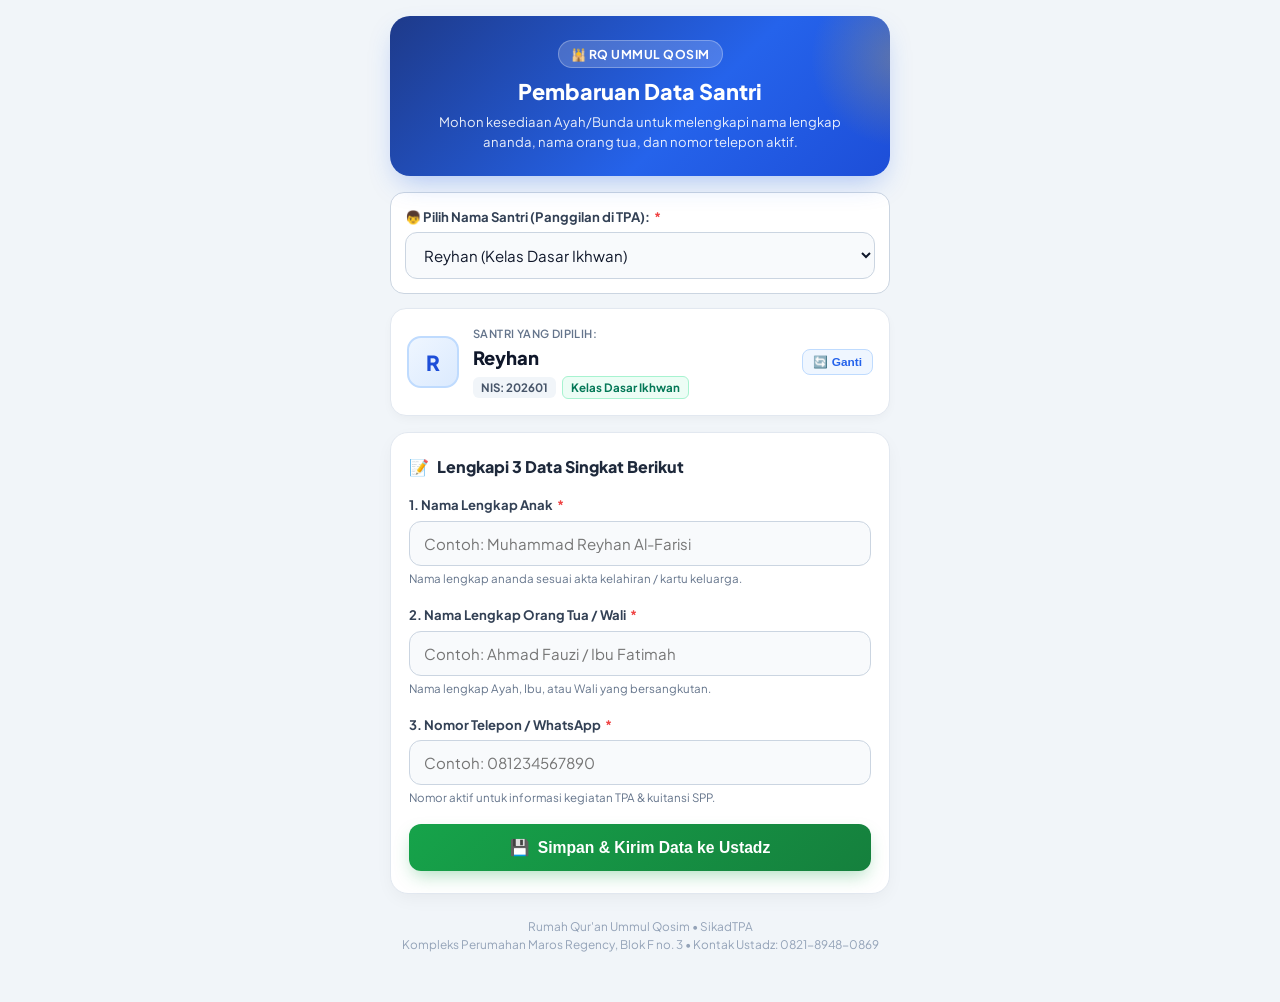
==== isi-data.html @ 1ff8330b "feat: tambahkan formulir data wali santri isi-data.html dan generator link sync" ====
<!DOCTYPE html>
<html lang="id">
<head>
  <meta charset="UTF-8">
  <meta name="viewport" content="width=device-width, initial-scale=1.0">
  <title>Formulir Data Santri & Wali - RQ Ummul Qosim</title>
  <link rel="preconnect" href="https://fonts.googleapis.com">
  <link rel="preconnect" href="https://fonts.gstatic.com" crossorigin>
  <link href="https://fonts.googleapis.com/css2?family=Plus+Jakarta+Sans:wght@400;500;600;700;800&family=Amiri:wght@700&display=swap" rel="stylesheet">
  <link rel="stylesheet" href="css/style.css">
  <style>
    body {
      background: #f1f5f9;
      color: #0f172a;
      min-height: 100vh;
      display: flex;
      flex-direction: column;
      justify-content: flex-start;
      align-items: center;
      padding: 16px 14px 48px;
      font-family: 'Plus Jakarta Sans', sans-serif;
    }
    .portal-container {
      width: 100%;
      max-width: 500px;
      margin: 0 auto;
    }
    .portal-hero {
      background: linear-gradient(135deg, #1e3a8a 0%, #2563eb 60%, #1d4ed8 100%);
      color: #ffffff;
      border-radius: 20px;
      padding: 24px 20px;
      text-align: center;
      box-shadow: 0 12px 28px -8px rgba(37, 99, 235, 0.35);
      position: relative;
      overflow: hidden;
      margin-bottom: 16px;
    }
    .portal-hero::after {
      content: '';
      position: absolute;
      top: -30%;
      right: -20%;
      width: 180px;
      height: 180px;
      background: radial-gradient(circle, rgba(251, 191, 36, 0.28) 0%, transparent 70%);
      border-radius: 50%;
      pointer-events: none;
    }
    .hero-badge {
      display: inline-flex;
      align-items: center;
      gap: 6px;
      background: rgba(255, 255, 255, 0.18);
      border: 1px solid rgba(255, 255, 255, 0.28);
      padding: 4px 12px;
      border-radius: 999px;
      font-size: 0.76rem;
      font-weight: 700;
      letter-spacing: 0.5px;
      text-transform: uppercase;
      margin-bottom: 10px;
    }
    .hero-title {
      font-size: 1.35rem;
      font-weight: 800;
      line-height: 1.3;
      margin-bottom: 6px;
    }
    .hero-desc {
      font-size: 0.82rem;
      color: rgba(255, 255, 255, 0.9);
      line-height: 1.5;
      margin: 0 auto;
      max-width: 420px;
    }

    /* Kartu Santri Aktif */
    .child-card {
      background: #ffffff;
      border: 1.5px solid #e2e8f0;
      border-radius: 16px;
      padding: 16px;
      margin-bottom: 16px;
      display: flex;
      align-items: center;
      gap: 14px;
      box-shadow: 0 4px 12px -3px rgba(0, 0, 0, 0.05);
      position: relative;
    }
    .child-avatar {
      width: 52px;
      height: 52px;
      border-radius: 14px;
      background: linear-gradient(135deg, #eff6ff, #dbeafe);
      color: #1d4ed8;
      font-size: 1.3rem;
      font-weight: 800;
      display: flex;
      align-items: center;
      justify-content: center;
      border: 2px solid #bfdbfe;
      flex-shrink: 0;
    }
    .child-info {
      flex: 1;
      min-width: 0;
    }
    .child-label-sub {
      font-size: 0.7rem;
      color: #64748b;
      font-weight: 600;
      text-transform: uppercase;
      letter-spacing: 0.4px;
    }
    .child-name {
      font-size: 1.15rem;
      font-weight: 800;
      color: #0f172a;
      white-space: nowrap;
      overflow: hidden;
      text-overflow: ellipsis;
      margin-top: 2px;
    }
    .child-meta {
      display: flex;
      gap: 6px;
      align-items: center;
      flex-wrap: wrap;
      margin-top: 4px;
    }
    .child-tag {
      font-size: 0.72rem;
      font-weight: 700;
      padding: 2px 8px;
      border-radius: 6px;
      background: #f1f5f9;
      color: #475569;
    }
    .child-tag.class-tag {
      background: #ecfdf5;
      color: #047857;
      border: 1px solid #a7f3d0;
    }
    .btn-change-student {
      font-size: 0.74rem;
      color: #2563eb;
      background: #eff6ff;
      border: 1px solid #bfdbfe;
      border-radius: 8px;
      padding: 5px 10px;
      font-weight: 700;
      cursor: pointer;
      flex-shrink: 0;
      transition: all 0.2s;
    }
    .btn-change-student:hover {
      background: #dbeafe;
    }

    /* Formulir Utama */
    .portal-form-box {
      background: #ffffff;
      border: 1.5px solid #e2e8f0;
      border-radius: 18px;
      padding: 22px 18px;
      box-shadow: 0 6px 20px -4px rgba(0, 0, 0, 0.06);
    }
    .form-header-title {
      font-size: 1rem;
      font-weight: 800;
      color: #1e293b;
      margin-bottom: 16px;
      display: flex;
      align-items: center;
      gap: 8px;
    }
    .field-group {
      margin-bottom: 18px;
    }
    .field-label {
      display: block;
      font-size: 0.82rem;
      font-weight: 700;
      color: #334155;
      margin-bottom: 6px;
    }
    .field-label span.req {
      color: #ef4444;
      margin-left: 2px;
    }
    .field-input, .field-select {
      width: 100%;
      padding: 12px 14px;
      border: 1.5px solid #cbd5e1;
      border-radius: 12px;
      font-size: 0.94rem;
      font-family: inherit;
      color: #0f172a;
      background: #f8fafc;
      transition: all 0.2s ease;
      box-sizing: border-box;
    }
    .field-input:focus, .field-select:focus {
      outline: none;
      border-color: #2563eb;
      background: #ffffff;
      box-shadow: 0 0 0 4px rgba(37, 99, 235, 0.14);
    }
    .field-hint {
      font-size: 0.72rem;
      color: #64748b;
      margin-top: 5px;
      line-height: 1.4;
    }
    .btn-submit-portal {
      width: 100%;
      background: linear-gradient(135deg, #16a34a, #15803d);
      color: #ffffff;
      border: none;
      border-radius: 12px;
      padding: 14px;
      font-size: 0.98rem;
      font-weight: 800;
      cursor: pointer;
      display: flex;
      align-items: center;
      justify-content: center;
      gap: 8px;
      transition: all 0.2s;
      box-shadow: 0 8px 18px -4px rgba(22, 163, 74, 0.35);
      margin-top: 10px;
    }
    .btn-submit-portal:hover {
      filter: brightness(1.06);
      transform: translateY(-1px);
    }

    /* Feedback Berhasil */
    .success-card {
      display: none;
      background: #f0fdf4;
      border: 1.5px solid #86efac;
      border-radius: 16px;
      padding: 24px 18px;
      text-align: center;
      margin-top: 14px;
      box-shadow: 0 8px 24px -6px rgba(22, 163, 74, 0.2);
    }
    .success-icon {
      width: 56px;
      height: 56px;
      border-radius: 50%;
      background: #dcfce7;
      color: #16a34a;
      font-size: 1.8rem;
      display: flex;
      align-items: center;
      justify-content: center;
      margin: 0 auto 12px;
    }
    .success-title {
      font-size: 1.25rem;
      font-weight: 800;
      color: #166534;
      margin-bottom: 6px;
    }
    .success-desc {
      font-size: 0.85rem;
      color: #15803d;
      line-height: 1.5;
      margin-bottom: 16px;
    }
    .summary-box {
      background: #ffffff;
      border: 1px solid #bbf7d0;
      border-radius: 12px;
      padding: 12px 14px;
      text-align: left;
      font-size: 0.82rem;
      margin-bottom: 16px;
    }
    .summary-row {
      display: flex;
      justify-content: space-between;
      padding: 4px 0;
      border-bottom: 1px dashed #e2e8f0;
    }
    .summary-row:last-child {
      border-bottom: none;
    }
    .footer-note {
      text-align: center;
      margin-top: 24px;
      font-size: 0.74rem;
      color: #94a3b8;
      line-height: 1.5;
    }
  </style>
</head>
<body>

  <div class="portal-container">
    <!-- Header Hero -->
    <div class="portal-hero">
      <div class="hero-badge">🕌 RQ Ummul Qosim</div>
      <h1 class="hero-title">Pembaruan Data Santri</h1>
      <p class="hero-desc">Mohon kesediaan Ayah/Bunda untuk melengkapi nama lengkap ananda, nama orang tua, dan nomor telepon aktif.</p>
    </div>

    <!-- Dropdown Selector (Jika ingin ganti anak atau link umum) -->
    <div id="select-student-container" style="display: none; margin-bottom: 14px; background: #ffffff; border: 1.5px solid #cbd5e1; border-radius: 14px; padding: 14px;">
      <label class="field-label" for="select-student-dropdown">
        👦 Pilih Nama Santri (Panggilan di TPA): <span class="req">*</span>
      </label>
      <select class="field-select" id="select-student-dropdown" onchange="onStudentSelectChanged(this.value)">
        <!-- Populated via JS -->
      </select>
    </div>

    <!-- Child Identity Card -->
    <div class="child-card" id="child-display-card">
      <div class="child-avatar" id="disp-avatar">S</div>
      <div class="child-info">
        <div class="child-label-sub">Santri yang Dipilih:</div>
        <div class="child-name" id="disp-name">Memuat nama santri...</div>
        <div class="child-meta">
          <span class="child-tag" id="disp-nis">NIS: -</span>
          <span class="child-tag class-tag" id="disp-class">Kelas: -</span>
        </div>
      </div>
      <button type="button" class="btn-change-student" onclick="toggleStudentPicker()" id="btn-toggle-picker" title="Ganti pilihan santri">
        🔄 Ganti
      </button>
    </div>

    <!-- Main Form Box: Hanya 3 Input Sederhana Sesuai Permintaan -->
    <div class="portal-form-box" id="form-container">
      <div class="form-header-title">
        <span>📝</span>
        <span>Lengkapi 3 Data Singkat Berikut</span>
      </div>

      <form id="portal-form" onsubmit="handlePortalSubmit(event); return false;">
        
        <!-- 1. NAMA LENGKAP ANAK -->
        <div class="field-group">
          <label class="field-label" for="input-child-fullname">
            1. Nama Lengkap Anak <span class="req">*</span>
          </label>
          <input type="text" class="field-input" id="input-child-fullname" placeholder="Contoh: Muhammad Reyhan Al-Farisi" required autocomplete="name">
          <div class="field-hint">Nama lengkap ananda sesuai akta kelahiran / kartu keluarga.</div>
        </div>

        <!-- 2. NAMA ORANG TUA / WALI -->
        <div class="field-group">
          <label class="field-label" for="input-parent-name">
            2. Nama Lengkap Orang Tua / Wali <span class="req">*</span>
          </label>
          <input type="text" class="field-input" id="input-parent-name" placeholder="Contoh: Ahmad Fauzi / Ibu Fatimah" required>
          <div class="field-hint">Nama lengkap Ayah, Ibu, atau Wali yang bersangkutan.</div>
        </div>

        <!-- 3. NOMOR TELEPON / WHATSAPP -->
        <div class="field-group">
          <label class="field-label" for="input-parent-phone">
            3. Nomor Telepon / WhatsApp <span class="req">*</span>
          </label>
          <input type="tel" class="field-input" id="input-parent-phone" placeholder="Contoh: 081234567890" required autocomplete="tel">
          <div class="field-hint">Nomor aktif untuk informasi kegiatan TPA & kuitansi SPP.</div>
        </div>

        <!-- TOMBOL SIMPAN -->
        <button type="submit" class="btn-submit-portal" id="btn-submit-form">
          <span>💾</span>
          <span>Simpan & Kirim Data ke Ustadz</span>
        </button>
      </form>
    </div>

    <!-- Success Feedback Card -->
    <div class="success-card" id="success-box">
      <div class="success-icon">✓</div>
      <div class="success-title">Alhamdulillah, Berhasil!</div>
      <div class="success-desc" id="success-message">
        Data ananda telah tersusun dan siap dikirimkan ke Ustadz Muhammad Fikri Haekal.
      </div>

      <div class="summary-box" id="success-summary">
        <!-- Rincian data yang diinput -->
      </div>

      <div style="display: flex; flex-direction: column; gap: 8px;">
        <a id="btn-reopen-wa" href="#" target="_blank" class="btn btn-whatsapp" style="width: 100%; text-decoration: none; padding: 13px; font-weight: 700; border-radius: 12px; display: inline-flex; justify-content: center; align-items: center; gap: 8px; font-size: 0.95rem;">
          <span>📲 Buka WhatsApp Sekarang</span>
        </a>
        <button type="button" class="btn btn-secondary" onclick="resetFormForEdit()" style="width: 100%; padding: 10px; font-size: 0.8rem; border-radius: 10px;">
          ✏️ Edit Ulang Data
        </button>
      </div>
    </div>

    <!-- Footer -->
    <div class="footer-note">
      Rumah Qur'an Ummul Qosim • SikadTPA<br>
      Kompleks Perumahan Maros Regency, Blok F no. 3 • Kontak Ustadz: 0821-8948-0869
    </div>
  </div>

  <script>
    // 36 Santri Resmi RQ Ummul Qosim
    const OFFICIAL_STUDENTS = [
      { id: 'S-001', nis: '202601', name: 'Reyhan', class: 'Kelas Dasar Ikhwan', parent: '', phone: '', fullName: '' },
      { id: 'S-002', nis: '202602', name: 'Hafizh Regency', class: 'Kelas Dasar Ikhwan', parent: '', phone: '', fullName: '' },
      { id: 'S-003', nis: '202603', name: 'Rafa', class: 'Kelas Dasar Ikhwan', parent: '', phone: '', fullName: '' },
      { id: 'S-004', nis: '202604', name: 'Fahri', class: 'Kelas Dasar Ikhwan', parent: '', phone: '', fullName: '' },
      { id: 'S-005', nis: '202605', name: 'Ibad', class: 'Kelas Dasar Ikhwan', parent: '', phone: '', fullName: '' },
      { id: 'S-006', nis: '202606', name: 'Sulaiman', class: 'Kelas Dasar Ikhwan', parent: '', phone: '', fullName: '' },
      { id: 'S-007', nis: '202607', name: 'Fauzan', class: 'Kelas Dasar Ikhwan', parent: '', phone: '', fullName: '' },
      { id: 'S-008', nis: '202608', name: 'Koko', class: 'Kelas Dasar Ikhwan', parent: '', phone: '', fullName: '' },
      { id: 'S-009', nis: '202609', name: 'Rafasyah', class: 'Kelas Dasar Ikhwan', parent: '', phone: '', fullName: '' },
      { id: 'S-010', nis: '202610', name: 'Hafizh Ramadhan', class: 'Kelas Dasar Ikhwan', parent: '', phone: '', fullName: '' },

      { id: 'S-011', nis: '202611', name: 'Fadhiyah', class: 'Kelas Menengah Akhowat', parent: '', phone: '', fullName: '' },
      { id: 'S-012', nis: '202612', name: 'Athifah', class: 'Kelas Menengah Akhowat', parent: '', phone: '', fullName: '' },
      { id: 'S-013', nis: '202613', name: 'Aura', class: 'Kelas Menengah Akhowat', parent: '', phone: '', fullName: '' },
      { id: 'S-014', nis: '202614', name: 'Luthfia', class: 'Kelas Menengah Akhowat', parent: '', phone: '', fullName: '' },
      { id: 'S-015', nis: '202615', name: 'Aulia', class: 'Kelas Menengah Akhowat', parent: '', phone: '', fullName: '' },
      { id: 'S-016', nis: '202616', name: 'Ayla', class: 'Kelas Menengah Akhowat', parent: '', phone: '', fullName: '' },
      { id: 'S-017', nis: '202617', name: 'Syifa', class: 'Kelas Menengah Akhowat', parent: '', phone: '', fullName: '' },
      { id: 'S-018', nis: '202618', name: 'Inayah', class: 'Kelas Menengah Akhowat', parent: '', phone: '', fullName: '' },
      { id: 'S-019', nis: '202619', name: 'Ruby', class: 'Kelas Menengah Akhowat', parent: '', phone: '', fullName: '' },
      { id: 'S-020', nis: '202620', name: 'Wafirah', class: 'Kelas Menengah Akhowat', parent: '', phone: '', fullName: '' },

      { id: 'S-021', nis: '202621', name: 'Aufar', class: 'Kelas Menengah Ikhwan', parent: '', phone: '', fullName: '' },
      { id: 'S-022', nis: '202622', name: 'Marcel', class: 'Kelas Menengah Ikhwan', parent: '', phone: '', fullName: '' },
      { id: 'S-023', nis: '202623', name: 'Ahmad', class: 'Kelas Menengah Ikhwan', parent: '', phone: '', fullName: '' },
      { id: 'S-024', nis: '202624', name: 'Dhaffa', class: 'Kelas Menengah Ikhwan', parent: '', phone: '', fullName: '' },
      { id: 'S-025', nis: '202625', name: 'Shaka', class: 'Kelas Menengah Ikhwan', parent: '', phone: '', fullName: '' },
      { id: 'S-026', nis: '202626', name: 'Iffath', class: 'Kelas Menengah Ikhwan', parent: '', phone: '', fullName: '' },

      { id: 'S-027', nis: '202627', name: 'Ratu', class: 'Kelas Dasar Ikhwan & Akhowat', parent: '', phone: '', fullName: '' },
      { id: 'S-028', nis: '202628', name: 'Queena', class: 'Kelas Dasar Ikhwan & Akhowat', parent: '', phone: '', fullName: '' },
      { id: 'S-029', nis: '202629', name: 'Keenan', class: 'Kelas Dasar Ikhwan & Akhowat', parent: '', phone: '', fullName: '' },
      { id: 'S-030', nis: '202630', name: 'Indira', class: 'Kelas Dasar Ikhwan & Akhowat', parent: '', phone: '', fullName: '' },
      { id: 'S-031', nis: '202631', name: 'Harith', class: 'Kelas Dasar Ikhwan & Akhowat', parent: '', phone: '', fullName: '' },
      { id: 'S-032', nis: '202632', name: 'Khadijah', class: 'Kelas Dasar Ikhwan & Akhowat', parent: '', phone: '', fullName: '' },
      { id: 'S-033', nis: '202633', name: 'Firas', class: 'Kelas Dasar Ikhwan & Akhowat', parent: '', phone: '', fullName: '' },
      { id: 'S-034', nis: '202634', name: 'Razky', class: 'Kelas Dasar Ikhwan & Akhowat', parent: '', phone: '', fullName: '' },
      { id: 'S-035', nis: '202635', name: 'Aqmar (Titi)', class: 'Kelas Dasar Ikhwan & Akhowat', parent: '', phone: '', fullName: '' },
      { id: 'S-036', nis: '202636', name: 'Adibah', class: 'Kelas Dasar Ikhwan & Akhowat', parent: '', phone: '', fullName: '' }
    ];

    const ADMIN_WA_PHONE = '6282189480869'; // Ustadz Muhammad Fikri Haekal
    let currentStudent = null;
    let studentList = OFFICIAL_STUDENTS;

    // Cek apakah ada data lokal yang lebih update dari LocalStorage apk
    function loadLocalStudentsIfAvailable() {
      try {
        const raw = localStorage.getItem('SIKAD_TPA_DATA_V3');
        if (raw) {
          const parsed = JSON.parse(raw);
          if (parsed && Array.isArray(parsed.students) && parsed.students.length > 0) {
            studentList = parsed.students;
          }
        }
      } catch (e) {
        console.warn('Menggunakan dataset santri default:', e);
      }
    }

    function initPage() {
      loadLocalStudentsIfAvailable();
      populateDropdown();

      const params = new URLSearchParams(window.location.search);
      const studentId = params.get('id') || params.get('nis') || params.get('santri');
      const paramName = params.get('nama');

      if (studentId) {
        currentStudent = studentList.find(s => s.id.toLowerCase() === studentId.toLowerCase() || s.nis === studentId);
      } else if (paramName) {
        currentStudent = studentList.find(s => s.name.toLowerCase() === paramName.toLowerCase().trim());
      }

      if (currentStudent) {
        renderStudentCard(currentStudent);
        document.getElementById('select-student-container').style.display = 'none';
      } else {
        // Jika link umum, buka pilihan dropdown dan pilih santri pertama
        document.getElementById('select-student-container').style.display = 'block';
        currentStudent = studentList[0];
        renderStudentCard(currentStudent);
      }

      // Pre-fill jika ada parameter query
      if (params.get('fullName') || params.get('nama_lengkap')) {
        document.getElementById('input-child-fullname').value = params.get('fullName') || params.get('nama_lengkap');
      }
      if (params.get('parent') || params.get('wali')) {
        document.getElementById('input-parent-name').value = params.get('parent') || params.get('wali');
      }
      if (params.get('phone') || params.get('hp')) {
        document.getElementById('input-parent-phone').value = params.get('phone') || params.get('hp');
      }
    }

    function populateDropdown() {
      const selectEl = document.getElementById('select-student-dropdown');
      if (!selectEl) return;
      selectEl.innerHTML = studentList.map(s => {
        return `<option value="${s.id}">${s.name} (${s.class || 'RQ Ummul Qosim'})</option>`;
      }).join('');
    }

    function toggleStudentPicker() {
      const container = document.getElementById('select-student-container');
      const isHidden = container.style.display === 'none';
      container.style.display = isHidden ? 'block' : 'none';
      if (isHidden) {
        document.getElementById('select-student-dropdown').focus();
      }
    }

    function renderStudentCard(student) {
      if (!student) return;
      document.getElementById('disp-name').innerText = student.name;
      document.getElementById('disp-nis').innerText = `NIS: ${student.nis}`;
      document.getElementById('disp-class').innerText = student.class || 'RQ Ummul Qosim';
      document.getElementById('disp-avatar').innerText = student.name.charAt(0).toUpperCase();

      const selectEl = document.getElementById('select-student-dropdown');
      if (selectEl) selectEl.value = student.id;

      // Isi input jika sudah ada data sebelumnya
      if (student.fullName) {
        document.getElementById('input-child-fullname').value = student.fullName;
      }
      if (student.parent && !student.parent.startsWith('Wali ')) {
        document.getElementById('input-parent-name').value = student.parent;
      }
      if (student.phone) {
        document.getElementById('input-parent-phone').value = student.phone;
      }
    }

    function onStudentSelectChanged(studentId) {
      const found = studentList.find(s => s.id === studentId);
      if (found) {
        currentStudent = found;
        renderStudentCard(currentStudent);
      }
    }

    function handlePortalSubmit(e) {
      if (e) e.preventDefault();
      if (!currentStudent) {
        alert('Silakan pilih nama santri terlebih dahulu.');
        return;
      }

      const childFullName = document.getElementById('input-child-fullname').value.trim();
      const parentName = document.getElementById('input-parent-name').value.trim();
      const phoneRaw = document.getElementById('input-parent-phone').value.trim();

      if (!childFullName) {
        alert('Mohon isi nama lengkap anak.');
        document.getElementById('input-child-fullname').focus();
        return;
      }
      if (!parentName) {
        alert('Mohon isi nama lengkap orang tua / wali.');
        document.getElementById('input-parent-name').focus();
        return;
      }

      let phoneClean = phoneRaw.replace(/[^\d+]/g, '');
      if (phoneClean.startsWith('0')) phoneClean = '62' + phoneClean.slice(1);
      if (!phoneClean) {
        alert('Mohon isi nomor telepon / WhatsApp aktif.');
        document.getElementById('input-parent-phone').focus();
        return;
      }

      // 1. Simpan langsung ke LocalStorage browser jika halaman dibuka di browser yang sama dengan aplikasi
      try {
        const raw = localStorage.getItem('SIKAD_TPA_DATA_V3');
        if (raw) {
          const db = JSON.parse(raw);
          if (db && Array.isArray(db.students)) {
            const idx = db.students.findIndex(s => s.id === currentStudent.id);
            if (idx !== -1) {
              db.students[idx].fullName = childFullName;
              db.students[idx].parent = parentName;
              db.students[idx].phone = phoneClean;
              localStorage.setItem('SIKAD_TPA_DATA_V3', JSON.stringify(db));
            }
          }
        }
      } catch (err) {
        console.warn('Gagal simpan langsung ke LocalStorage lokal:', err);
      }

      // 2. Bangun link auto-sync ke aplikasi utama
      let hostUrl = window.location.origin;
      if (hostUrl.startsWith('file:') || hostUrl.includes('localhost') || hostUrl.includes('127.0.0.1')) {
        hostUrl = 'https://ummul-qosim-keuangan.vercel.app';
      }

      const autoSyncUrl = `${hostUrl}/index.html?update_santri=${encodeURIComponent(currentStudent.id)}&fullName=${encodeURIComponent(childFullName)}&parent=${encodeURIComponent(parentName)}&phone=${encodeURIComponent(phoneClean)}`;

      // 3. Susun pesan WhatsApp yang rapi dan sopan
      let waMessage = `*Pembaruan Data Santri RQ Ummul Qosim*\n\n`;
      waMessage += `Assalamu'alaikum Warahmatullahi Wabarakatuh, Ustadz.\n`;
      waMessage += `Berikut pembaruan data ananda santri:\n\n`;
      waMessage += `👦 *Nama Panggilan:* ${currentStudent.name} (${currentStudent.class})\n`;
      waMessage += `📝 *Nama Lengkap Anak:* ${childFullName}\n`;
      waMessage += `👤 *Nama Orang Tua/Wali:* ${parentName}\n`;
      waMessage += `📱 *No. WhatsApp:* ${phoneClean}\n\n`;
      waMessage += `━━━━━━━━━━━━━━━━━━\n`;
      waMessage += `👉 *Link Simpan Otomatis ke Apk:* \n${autoSyncUrl}\n`;
      waMessage += `━━━━━━━━━━━━━━━━━━\n`;
      waMessage += `_Jazaakumullahu khairan katsiran._`;

      const encodedMsg = encodeURIComponent(waMessage);
      const waUrl = `https://wa.me/${ADMIN_WA_PHONE}?text=${encodedMsg}`;

      // Buka WA
      window.open(waUrl, '_blank');

      // Tampilkan feedback sukses
      document.getElementById('form-container').style.display = 'none';
      document.getElementById('child-display-card').style.display = 'none';
      document.getElementById('select-student-container').style.display = 'none';

      const successBox = document.getElementById('success-box');
      successBox.style.display = 'block';

      document.getElementById('success-summary').innerHTML = `
        <div class="summary-row">
          <span style="color: #64748b;">Nama Panggilan (TPA):</span>
          <strong style="color: #0f172a;">${currentStudent.name}</strong>
        </div>
        <div class="summary-row">
          <span style="color: #64748b;">Nama Lengkap Anak:</span>
          <strong style="color: #1e3a8a;">${childFullName}</strong>
        </div>
        <div class="summary-row">
          <span style="color: #64748b;">Orang Tua / Wali:</span>
          <strong style="color: #0f172a;">${parentName}</strong>
        </div>
        <div class="summary-row">
          <span style="color: #64748b;">No. Telepon / WA:</span>
          <strong style="color: #0f172a; font-family: monospace;">${phoneClean}</strong>
        </div>
      `;

      document.getElementById('btn-reopen-wa').href = waUrl;
    }

    function resetFormForEdit() {
      document.getElementById('form-container').style.display = 'block';
      document.getElementById('child-display-card').style.display = 'flex';
      document.getElementById('success-box').style.display = 'none';
    }

    window.addEventListener('DOMContentLoaded', initPage);
  </script>
</body>
</html>
---- css/style.css ----
/* ==========================================================================
   SIKADTPA - Modern Multi-Theme Islamic Finance Dashboard Styling
   Themes: Royal Sapphire & Gold (Default), Persian Turquoise, Moroccan Terracotta,
           Obsidian Midnight Dark, Classic Emerald
   ========================================================================== */

@import url('https://fonts.googleapis.com/css2?family=Plus+Jakarta+Sans:wght@300;400;500;600;700;800&family=Amiri:ital,wght@0,700;1,400&display=swap');

:root {
  /* Default Theme: Royal Sapphire & Champagne Gold */
  --primary-50: #eff6ff;
  --primary-100: #dbeafe;
  --primary-200: #bfdbfe;
  --primary-500: #3b82f6;
  --primary-600: #2563eb;
  --primary-700: #1d4ed8;
  --primary-800: #1e40af;
  --primary-900: #172554;
  --primary-focus: rgba(37, 99, 235, 0.18);
  --primary-gradient: linear-gradient(135deg, #2563eb, #1d4ed8);

  /* Accent Gold / Champagne */
  --gold-50: #fffbeb;
  --gold-100: #fef3c7;
  --gold-400: #fbbf24;
  --gold-500: #f59e0b;
  --gold-600: #d97706;
  --gold-700: #b45309;

  /* Neutrals Slate */
  --slate-50: #f8fafc;
  --slate-100: #f1f5f9;
  --slate-200: #e2e8f0;
  --slate-300: #cbd5e1;
  --slate-400: #94a3b8;
  --slate-500: #64748b;
  --slate-600: #475569;
  --slate-700: #334155;
  --slate-800: #1e293b;
  --slate-900: #0f172a;

  /* Semantics */
  --success: #10b981;
  --success-bg: #ecfdf5;
  --warning: #f59e0b;
  --warning-bg: #fffbeb;
  --danger: #ef4444;
  --danger-bg: #fef2f2;
  --info: #0284c7;
  --info-bg: #f0f9ff;

  /* Surfaces & Shadows */
  --bg-app: #f6f8fc;
  --surface-card: #ffffff;
  --surface-hover: #f1f5f9;
  --border-color: #e2e8f0;
  
  --shadow-sm: 0 1px 2px 0 rgb(0 0 0 / 0.05);
  --shadow-md: 0 4px 6px -1px rgb(0 0 0 / 0.07), 0 2px 4px -2px rgb(0 0 0 / 0.05);
  --shadow-lg: 0 10px 15px -3px rgb(0 0 0 / 0.08), 0 4px 6px -4px rgb(0 0 0 / 0.04);
  --shadow-xl: 0 20px 25px -5px rgb(0 0 0 / 0.1), 0 8px 10px -6px rgb(0 0 0 / 0.05);
  --shadow-glow: 0 0 25px rgba(37, 99, 235, 0.2);

  --radius-sm: 8px;
  --radius-md: 12px;
  --radius-lg: 16px;
  --radius-xl: 22px;
  --radius-full: 9999px;

  --sidebar-width: 270px;
  --header-height: 72px;
  --transition-normal: all 0.22s cubic-bezier(0.4, 0, 0.2, 1);

  /* Dynamic Sidebar & Brand Variables */
  --sidebar-bg-start: #0b132b;
  --sidebar-bg-end: #1c2541;
  --sidebar-badge: linear-gradient(135deg, #f59e0b, #2563eb);
  --sidebar-active-gradient: linear-gradient(90deg, #2563eb 0%, #3b82f6 100%);
  --sidebar-active-shadow: 0 4px 15px rgba(37, 99, 235, 0.4);
  --btn-primary-gradient: linear-gradient(135deg, #2563eb, #1d4ed8);
  --btn-primary-shadow: 0 4px 14px rgba(37, 99, 235, 0.3);
}

/* -------------------------------------------------------------
   THEME 1: Royal Sapphire & Champagne Gold (Default)
   ------------------------------------------------------------- */
[data-theme="royal"] {
  --primary-50: #eff6ff;
  --primary-100: #dbeafe;
  --primary-200: #bfdbfe;
  --primary-500: #3b82f6;
  --primary-600: #2563eb;
  --primary-700: #1d4ed8;
  --primary-800: #1e40af;
  --primary-900: #172554;
  --primary-focus: rgba(37, 99, 235, 0.18);
  --primary-gradient: linear-gradient(135deg, #2563eb, #1d4ed8);
  --gold-400: #fbbf24;
  --gold-500: #f59e0b;
  --gold-600: #d97706;
  --gold-700: #b45309;
  --sidebar-bg-start: #0b132b;
  --sidebar-bg-end: #1c2541;
  --sidebar-badge: linear-gradient(135deg, #f59e0b, #2563eb);
  --sidebar-active-gradient: linear-gradient(90deg, #2563eb 0%, #3b82f6 100%);
  --sidebar-active-shadow: 0 4px 15px rgba(37, 99, 235, 0.4);
  --btn-primary-gradient: linear-gradient(135deg, #2563eb, #1d4ed8);
  --btn-primary-shadow: 0 4px 14px rgba(37, 99, 235, 0.3);
  --shadow-glow: 0 0 25px rgba(37, 99, 235, 0.2);
  --bg-app: #f6f8fc;
  --surface-card: #ffffff;
  --surface-hover: #f1f5f9;
  --border-color: #e2e8f0;
}

/* -------------------------------------------------------------
   THEME 2: Persian Turquoise & Sunset Clay
   ------------------------------------------------------------- */
[data-theme="persian"] {
  --primary-50: #f0fdfa;
  --primary-100: #ccfbf1;
  --primary-200: #99f6e4;
  --primary-500: #14b8a6;
  --primary-600: #0d9488;
  --primary-700: #0f766e;
  --primary-800: #115e59;
  --primary-900: #042f2e;
  --primary-focus: rgba(13, 148, 136, 0.18);
  --primary-gradient: linear-gradient(135deg, #0d9488, #0f766e);
  --gold-400: #fb923c;
  --gold-500: #f97316;
  --gold-600: #ea580c;
  --gold-700: #c2410c;
  --sidebar-bg-start: #042f2e;
  --sidebar-bg-end: #0f4c5c;
  --sidebar-badge: linear-gradient(135deg, #f97316, #0d9488);
  --sidebar-active-gradient: linear-gradient(90deg, #0d9488 0%, #14b8a6 100%);
  --sidebar-active-shadow: 0 4px 15px rgba(13, 148, 136, 0.4);
  --btn-primary-gradient: linear-gradient(135deg, #0d9488, #0f766e);
  --btn-primary-shadow: 0 4px 14px rgba(13, 148, 136, 0.3);
  --shadow-glow: 0 0 25px rgba(13, 148, 136, 0.22);
  --bg-app: #f2f7f6;
  --surface-card: #ffffff;
  --surface-hover: #f0fdfa;
  --border-color: #dbe7e5;
}

/* -------------------------------------------------------------
   THEME 3: Moroccan Terracotta & Desert Sand
   ------------------------------------------------------------- */
[data-theme="terracotta"] {
  --primary-50: #fff7ed;
  --primary-100: #ffedd5;
  --primary-200: #fed7aa;
  --primary-500: #f97316;
  --primary-600: #ea580c;
  --primary-700: #c2410c;
  --primary-800: #9a3412;
  --primary-900: #431407;
  --primary-focus: rgba(234, 88, 12, 0.18);
  --primary-gradient: linear-gradient(135deg, #ea580c, #c2410c);
  --gold-400: #facc15;
  --gold-500: #eab308;
  --gold-600: #ca8a04;
  --gold-700: #a16207;
  --sidebar-bg-start: #1c110a;
  --sidebar-bg-end: #3e1f13;
  --sidebar-badge: linear-gradient(135deg, #eab308, #ea580c);
  --sidebar-active-gradient: linear-gradient(90deg, #ea580c 0%, #f97316 100%);
  --sidebar-active-shadow: 0 4px 15px rgba(234, 88, 12, 0.4);
  --btn-primary-gradient: linear-gradient(135deg, #ea580c, #c2410c);
  --btn-primary-shadow: 0 4px 14px rgba(234, 88, 12, 0.3);
  --shadow-glow: 0 0 25px rgba(234, 88, 12, 0.2);
  --bg-app: #faf5ee;
  --surface-card: #ffffff;
  --surface-hover: #fff7ed;
  --border-color: #eadfce;
}

/* -------------------------------------------------------------
   THEME 4: Obsidian Midnight Dark
   ------------------------------------------------------------- */
[data-theme="midnight"] {
  --primary-50: #082f49;
  --primary-100: #0c4a6e;
  --primary-200: #0369a1;
  --primary-500: #06b6d4;
  --primary-600: #0891b2;
  --primary-700: #0e7490;
  --primary-800: #155e75;
  --primary-900: #164e63;
  --primary-focus: rgba(6, 182, 212, 0.25);
  --primary-gradient: linear-gradient(135deg, #0891b2, #0e7490);
  --gold-400: #fbbf24;
  --gold-500: #f59e0b;
  --gold-600: #d97706;
  --gold-700: #b45309;
  --slate-50: #0f172a;
  --slate-100: #131b2e;
  --slate-200: #1e293b;
  --slate-300: #334155;
  --slate-400: #64748b;
  --slate-500: #94a3b8;
  --slate-600: #cbd5e1;
  --slate-700: #e2e8f0;
  --slate-800: #f1f5f9;
  --slate-900: #ffffff;
  --sidebar-bg-start: #080c14;
  --sidebar-bg-end: #0f172a;
  --sidebar-badge: linear-gradient(135deg, #f59e0b, #06b6d4);
  --sidebar-active-gradient: linear-gradient(90deg, #0891b2 0%, #06b6d4 100%);
  --sidebar-active-shadow: 0 4px 15px rgba(6, 182, 212, 0.4);
  --btn-primary-gradient: linear-gradient(135deg, #0891b2, #0e7490);
  --btn-primary-shadow: 0 4px 14px rgba(6, 182, 212, 0.3);
  --shadow-glow: 0 0 25px rgba(6, 182, 212, 0.25);
  --bg-app: #0b0f19;
  --surface-card: #121927;
  --surface-hover: #182238;
  --border-color: #1f293d;
}

/* -------------------------------------------------------------
   THEME 5: Classic Islamic Emerald
   ------------------------------------------------------------- */
[data-theme="emerald"] {
  --primary-50: #ecfdf5;
  --primary-100: #d1fae5;
  --primary-200: #a7f3d0;
  --primary-500: #10b981;
  --primary-600: #059669;
  --primary-700: #047857;
  --primary-800: #065f46;
  --primary-900: #022c22;
  --primary-focus: rgba(16, 185, 129, 0.18);
  --primary-gradient: linear-gradient(135deg, #059669, #047857);
  --gold-400: #fbbf24;
  --gold-500: #f59e0b;
  --gold-600: #d97706;
  --gold-700: #b45309;
  --sidebar-bg-start: #0f172a;
  --sidebar-bg-end: #064e3b;
  --sidebar-badge: linear-gradient(135deg, #f59e0b, #10b981);
  --sidebar-active-gradient: linear-gradient(90deg, #059669 0%, #10b981 100%);
  --sidebar-active-shadow: 0 4px 15px rgba(5, 150, 105, 0.35);
  --btn-primary-gradient: linear-gradient(135deg, #059669, #047857);
  --btn-primary-shadow: 0 4px 14px rgba(5, 150, 105, 0.3);
  --shadow-glow: 0 0 25px rgba(5, 150, 105, 0.2);
  --bg-app: #f4f6f8;
  --surface-card: #ffffff;
  --surface-hover: #f8fafc;
  --border-color: #e2e8f0;
}

* {
  margin: 0;
  padding: 0;
  box-sizing: border-box;
}

body {
  font-family: 'Plus Jakarta Sans', system-ui, -apple-system, sans-serif;
  background-color: var(--bg-app);
  color: var(--slate-800);
  line-height: 1.5;
  -webkit-font-smoothing: antialiased;
  overflow-x: hidden;
  transition: background-color 0.25s ease, color 0.25s ease;
}

/* Custom Scrollbar */
::-webkit-scrollbar {
  width: 7px;
  height: 7px;
}
::-webkit-scrollbar-track {
  background: var(--slate-100);
}
::-webkit-scrollbar-thumb {
  background: var(--slate-300);
  border-radius: 4px;
}
::-webkit-scrollbar-thumb:hover {
  background: var(--slate-400);
}

/* Layout Root */
.app-container {
  display: flex;
  min-height: 100vh;
}

/* -------------------------------------------------------------
   Sidebar Styles
   ------------------------------------------------------------- */
/* -------------------------------------------------------------
   Floating Island Sidebar (Bespoke Glassmorphism)
   ------------------------------------------------------------- */
.sidebar {
  width: var(--sidebar-width);
  background: linear-gradient(180deg, var(--sidebar-bg-start) 0%, var(--sidebar-bg-end) 100%);
  color: #fff;
  display: flex;
  flex-direction: column;
  position: fixed;
  top: 14px;
  bottom: 14px;
  left: 14px;
  height: calc(100vh - 28px);
  border-radius: 22px;
  z-index: 50;
  box-shadow: 0 20px 45px -10px rgba(0, 0, 0, 0.35), 0 0 0 1px rgba(255, 255, 255, 0.08);
  transition: var(--transition-normal);
  backdrop-filter: blur(24px);
  overflow: hidden;
}

.sidebar::before {
  content: '';
  position: absolute;
  top: 0;
  left: 0;
  right: 0;
  bottom: 0;
  background-image: radial-gradient(circle at 100% 0%, rgba(255, 255, 255, 0.06) 0%, transparent 45%);
  pointer-events: none;
}

.sidebar-header {
  padding: 22px 18px 18px;
  display: flex;
  align-items: center;
  gap: 12px;
  border-bottom: 1px solid rgba(255, 255, 255, 0.08);
  position: relative;
}

.logo-badge {
  width: 44px;
  height: 44px;
  background: var(--sidebar-badge);
  border-radius: 14px;
  display: flex;
  align-items: center;
  justify-content: center;
  font-size: 20px;
  box-shadow: 0 8px 18px -4px rgba(0, 0, 0, 0.35);
  position: relative;
  flex-shrink: 0;
  border: 1px solid rgba(255, 255, 255, 0.2);
}

.logo-badge svg {
  width: 24px;
  height: 24px;
}

.logo-text h1 {
  font-size: 1.15rem;
  font-weight: 800;
  letter-spacing: -0.02em;
  color: #fff;
  display: flex;
  align-items: center;
  gap: 4px;
  line-height: 1.2;
}
.logo-text h1 span {
  color: var(--gold-400);
}
.logo-text p {
  font-size: 0.73rem;
  color: var(--primary-200);
  font-weight: 500;
  letter-spacing: 0.01em;
}

/* Sidebar Search Command Bar Trigger */
.sidebar-search-box {
  padding: 12px 14px 6px;
}
.sidebar-cmd-btn {
  width: 100%;
  display: flex;
  align-items: center;
  gap: 9px;
  background: rgba(255, 255, 255, 0.06);
  border: 1px solid rgba(255, 255, 255, 0.1);
  border-radius: 12px;
  padding: 9px 12px;
  color: rgba(255, 255, 255, 0.65);
  font-size: 0.78rem;
  font-weight: 500;
  cursor: pointer;
  transition: var(--transition-normal);
}
.sidebar-cmd-btn:hover {
  background: rgba(255, 255, 255, 0.12);
  border-color: rgba(255, 255, 255, 0.25);
  color: #fff;
}
.sidebar-cmd-btn kbd {
  margin-left: auto;
  font-family: inherit;
  font-size: 0.68rem;
  background: rgba(0, 0, 0, 0.25);
  padding: 2px 6px;
  border-radius: 6px;
  border: 1px solid rgba(255, 255, 255, 0.1);
  color: rgba(255, 255, 255, 0.7);
}

.sidebar-nav {
  padding: 10px 10px;
  flex: 1;
  overflow-y: auto;
  display: flex;
  flex-direction: column;
  gap: 4px;
}

.nav-section-title {
  font-size: 0.65rem;
  font-weight: 800;
  text-transform: uppercase;
  letter-spacing: 0.08em;
  color: rgba(255, 255, 255, 0.35);
  padding: 12px 12px 4px;
}

.nav-item {
  display: flex;
  align-items: center;
  gap: 12px;
  padding: 9px 12px;
  color: rgba(255, 255, 255, 0.72);
  text-decoration: none;
  font-size: 0.85rem;
  font-weight: 600;
  border-radius: 12px;
  transition: var(--transition-normal);
  cursor: pointer;
  position: relative;
}

.nav-icon-pebble {
  width: 32px;
  height: 32px;
  border-radius: 10px;
  background: rgba(255, 255, 255, 0.06);
  border: 1px solid rgba(255, 255, 255, 0.08);
  display: flex;
  align-items: center;
  justify-content: center;
  flex-shrink: 0;
  transition: var(--transition-normal);
  color: rgba(255, 255, 255, 0.85);
}

.nav-icon-pebble svg {
  width: 17px;
  height: 17px;
}

.nav-item:hover {
  background: rgba(255, 255, 255, 0.08);
  color: #fff;
}
.nav-item:hover .nav-icon-pebble {
  background: rgba(255, 255, 255, 0.14);
  transform: scale(1.05);
  color: #fff;
}

.nav-item.active {
  background: var(--sidebar-active-gradient);
  color: #fff;
  font-weight: 700;
  box-shadow: var(--sidebar-active-shadow);
}
.nav-item.active .nav-icon-pebble {
  background: rgba(255, 255, 255, 0.22);
  border-color: rgba(255, 255, 255, 0.3);
  color: #fff;
  box-shadow: 0 0 10px rgba(255, 255, 255, 0.25);
}

.nav-item .nav-badge {
  margin-left: auto;
  background: rgba(255, 255, 255, 0.15);
  font-size: 0.7rem;
  font-weight: 800;
  padding: 2px 8px;
  border-radius: var(--radius-full);
}
.nav-item.active .nav-badge {
  background: var(--gold-500);
  color: var(--slate-900);
}

.sidebar-footer {
  padding: 14px 16px;
  border-top: 1px solid rgba(255, 255, 255, 0.08);
  display: flex;
  align-items: center;
  gap: 12px;
  background: rgba(0, 0, 0, 0.2);
}

.user-avatar {
  width: 36px;
  height: 36px;
  border-radius: var(--radius-full);
  background: var(--primary-700);
  color: var(--gold-400);
  display: flex;
  align-items: center;
  justify-content: center;
  font-weight: 800;
  font-size: 0.82rem;
  border: 2px solid rgba(255, 255, 255, 0.2);
  box-shadow: 0 4px 10px rgba(0, 0, 0, 0.2);
}

.user-info {
  flex: 1;
  overflow: hidden;
}
.user-info .user-name {
  font-size: 0.8rem;
  font-weight: 700;
  color: #fff;
  white-space: nowrap;
  text-overflow: ellipsis;
  overflow: hidden;
}
.user-info .user-role {
  font-size: 0.68rem;
  color: var(--primary-200);
  display: flex;
  align-items: center;
  gap: 4px;
}
.user-info .user-role::before {
  content: '';
  display: inline-block;
  width: 6px;
  height: 6px;
  border-radius: 50%;
  background: #10b981;
}

/* -------------------------------------------------------------
   Main Content Area & Floating Top Bar
   ------------------------------------------------------------- */
.main-wrapper {
  flex: 1;
  margin-left: calc(var(--sidebar-width) + 28px);
  display: flex;
  flex-direction: column;
  min-height: 100vh;
  padding-right: 14px;
}

/* Floating Top Header */
.top-header {
  min-height: 64px;
  height: auto;
  background: var(--surface-card);
  border: 1px solid var(--border-color);
  border-radius: 18px;
  margin-top: 12px;
  margin-bottom: 16px;
  display: flex;
  align-items: center;
  justify-content: space-between;
  padding: 8px 18px;
  position: sticky;
  top: 12px;
  z-index: 40;
  box-shadow: var(--shadow-sm);
  backdrop-filter: blur(16px);
  gap: 12px;
}

.header-left {
  display: flex;
  align-items: center;
  gap: 14px;
  min-width: 0;
  flex: 0 1 auto;
}

.mobile-toggle-btn {
  display: none;
  background: none;
  border: none;
  color: var(--slate-700);
  cursor: pointer;
  padding: 6px;
}

.page-title {
  min-width: 0;
  max-width: 280px;
}
.page-title h2 {
  font-size: 1.15rem;
  font-weight: 800;
  color: var(--slate-900);
  letter-spacing: -0.02em;
  margin: 0;
  white-space: nowrap;
  overflow: hidden;
  text-overflow: ellipsis;
}
.page-title p {
  font-size: 0.72rem;
  color: var(--slate-500);
  margin: 2px 0 0 0;
  white-space: nowrap;
  overflow: hidden;
  text-overflow: ellipsis;
  max-width: 270px;
}
@media (max-width: 1200px) {
  .page-title p {
    display: none;
  }
}

/* Header Omni Search Bar */
.header-omni-search {
  display: flex;
  align-items: center;
  gap: 8px;
  background: var(--slate-100);
  border: 1px solid var(--slate-200);
  padding: 6px 12px;
  border-radius: var(--radius-full);
  color: var(--slate-500);
  font-size: 0.76rem;
  font-weight: 500;
  cursor: pointer;
  transition: var(--transition-normal);
  max-width: 220px;
  flex: 0 1 200px;
}
.header-omni-search:hover {
  background: var(--slate-50);
  border-color: var(--primary-500);
  color: var(--slate-800);
  box-shadow: 0 0 0 3px var(--primary-focus);
}
.header-omni-search kbd {
  margin-left: auto;
  font-size: 0.65rem;
  background: var(--surface-card);
  padding: 2px 5px;
  border-radius: 5px;
  border: 1px solid var(--border-color);
  color: var(--slate-600);
  font-weight: 700;
}
@media (max-width: 1100px) {
  .header-omni-search {
    display: none;
  }
}

.header-right {
  display: flex;
  align-items: center;
  gap: 8px;
  flex-wrap: wrap;
  justify-content: flex-end;
  flex: 1 1 auto;
}

.date-badge {
  background: var(--slate-100);
  border: 1px solid var(--slate-200);
  padding: 6px 14px;
  border-radius: var(--radius-full);
  display: flex;
  align-items: center;
  gap: 8px;
  font-size: 0.76rem;
  font-weight: 600;
  color: var(--slate-700);
}
.date-badge .crescent-icon {
  color: var(--gold-500);
  font-size: 0.85rem;
}
.date-badge .hijri {
  color: var(--primary-700);
  font-family: 'Amiri', serif;
  font-size: 0.95rem;
}

/* Sleek Icon-Only Buttons (Modern & Space-Saving) */
.btn-icon-only {
  width: 38px !important;
  height: 38px !important;
  min-width: 38px !important;
  padding: 0 !important;
  display: inline-flex !important;
  align-items: center !important;
  justify-content: center !important;
  border-radius: var(--radius-full) !important;
  flex-shrink: 0;
  cursor: pointer;
  transition: var(--transition-normal);
}
.btn-icon-only:hover {
  transform: translateY(-1px);
  filter: brightness(1.08);
}
.btn-icon-only svg {
  width: 17px;
  height: 17px;
}

.btn-sm.btn-icon-only {
  width: 34px !important;
  height: 34px !important;
  min-width: 34px !important;
}
.btn-sm.btn-icon-only svg {
  width: 15px;
  height: 15px;
}

.btn-quick-add {
  background: var(--btn-primary-gradient);
  color: #fff;
  border: none;
  padding: 8px 16px;
  border-radius: var(--radius-full);
  font-size: 0.82rem;
  font-weight: 700;
  display: flex;
  align-items: center;
  gap: 8px;
  cursor: pointer;
  box-shadow: var(--btn-primary-shadow);
  transition: var(--transition-normal);
}
.btn-quick-add:hover {
  transform: translateY(-1px);
  filter: brightness(1.08);
}

/* Page Content Body */
.content-body {
  padding: 20px 4px 32px;
  flex: 1;
}

/* Tab Views */
.tab-view {
  display: none;
  animation: fadeIn 0.25s ease-out;
}
.tab-view.active {
  display: block;
}

@keyframes fadeIn {
  from { opacity: 0; transform: translateY(6px); }
  to { opacity: 1; transform: translateY(0); }
}

/* -------------------------------------------------------------
   LUXURY BENTO GRID FINTECH DASHBOARD ARCHITECTURE
   ------------------------------------------------------------- */
.bento-dashboard-grid {
  display: grid;
  grid-template-columns: repeat(12, 1fr);
  gap: 18px;
  margin-bottom: 24px;
}

.bento-tile {
  background: var(--surface-card);
  border-radius: 20px;
  border: 1px solid var(--border-color);
  box-shadow: var(--shadow-sm);
  padding: 22px;
  position: relative;
  overflow: hidden;
  transition: var(--transition-normal);
}
.bento-tile:hover {
  box-shadow: var(--shadow-md);
  border-color: rgba(37, 99, 235, 0.25);
}

/* BENTO 1: MASTER VAULT CARD (Spans 8 Cols) */
.bento-master-vault {
  grid-column: span 8;
  background: linear-gradient(135deg, var(--sidebar-bg-start) 0%, var(--primary-800) 50%, var(--sidebar-bg-end) 100%);
  color: #fff;
  border: 1px solid rgba(255, 255, 255, 0.15);
  box-shadow: 0 16px 36px -10px rgba(0, 0, 0, 0.25);
  display: flex;
  flex-direction: column;
  justify-content: space-between;
  min-height: 250px;
}

.vault-watermark {
  position: absolute;
  right: -20px;
  bottom: -30px;
  width: 220px;
  height: 220px;
  opacity: 0.06;
  pointer-events: none;
}
.vault-watermark svg {
  width: 100%;
  height: 100%;
}

.vault-header {
  display: flex;
  align-items: center;
  justify-content: space-between;
  position: relative;
  z-index: 2;
}

.vault-badge {
  display: inline-flex;
  align-items: center;
  gap: 7px;
  background: rgba(255, 255, 255, 0.12);
  border: 1px solid rgba(255, 255, 255, 0.2);
  padding: 5px 12px;
  border-radius: var(--radius-full);
  font-size: 0.74rem;
  font-weight: 700;
  letter-spacing: 0.02em;
  backdrop-filter: blur(8px);
}

.vault-emv-chip {
  width: 38px;
  height: 28px;
  background: linear-gradient(135deg, #ffd700, #b8860b);
  border-radius: 6px;
  border: 1px solid rgba(255, 255, 255, 0.4);
  box-shadow: inset 0 0 4px rgba(0, 0, 0, 0.3);
  position: relative;
}
.vault-emv-chip::after {
  content: '';
  position: absolute;
  top: 50%;
  left: 0;
  right: 0;
  height: 1px;
  background: rgba(0, 0, 0, 0.3);
}

.vault-body {
  margin: 20px 0;
  position: relative;
  z-index: 2;
}
.vault-balance-label {
  font-size: 0.78rem;
  color: rgba(255, 255, 255, 0.75);
  font-weight: 600;
  text-transform: uppercase;
  letter-spacing: 0.06em;
}
.vault-balance-amount {
  font-size: 2.35rem;
  font-weight: 800;
  letter-spacing: -0.04em;
  color: #fff;
  margin: 4px 0 16px;
  text-shadow: 0 4px 12px rgba(0, 0, 0, 0.3);
}

/* Allocation Track Bar */
.vault-allocation-track {
  height: 8px;
  background: rgba(255, 255, 255, 0.18);
  border-radius: var(--radius-full);
  display: flex;
  overflow: hidden;
  margin-bottom: 12px;
}
.alloc-segment {
  height: 100%;
  transition: width 0.4s ease;
}
.alloc-ops { background: #38bdf8; }
.alloc-tabungan { background: #10b981; }
.alloc-infaq { background: #fbbf24; }
.alloc-bangun { background: #c084fc; }

.vault-allocation-legend {
  display: flex;
  gap: 16px;
  font-size: 0.72rem;
  color: rgba(255, 255, 255, 0.85);
  font-weight: 600;
  flex-wrap: wrap;
}
.legend-pill-item {
  display: flex;
  align-items: center;
  gap: 6px;
}
.legend-pill-item span.dot {
  width: 8px;
  height: 8px;
  border-radius: 50%;
  display: inline-block;
}

.vault-actions-bar {
  display: flex;
  gap: 10px;
  flex-wrap: wrap;
  position: relative;
  z-index: 2;
}

.vault-action-btn {
  background: rgba(255, 255, 255, 0.14);
  border: 1px solid rgba(255, 255, 255, 0.22);
  color: #fff;
  padding: 8px 15px;
  border-radius: var(--radius-full);
  font-size: 0.78rem;
  font-weight: 700;
  cursor: pointer;
  display: inline-flex;
  align-items: center;
  gap: 7px;
  transition: var(--transition-normal);
  backdrop-filter: blur(8px);
}
.vault-action-btn:hover {
  background: rgba(255, 255, 255, 0.28);
  transform: translateY(-2px);
}
.vault-action-btn.primary {
  background: var(--gold-500);
  color: var(--slate-900);
  border-color: var(--gold-400);
}
.vault-action-btn.primary:hover {
  background: var(--gold-400);
}
.btn-glow-dot {
  width: 6px;
  height: 6px;
  border-radius: 50%;
  background: #10b981;
  box-shadow: 0 0 6px #10b981;
}

/* BENTO 2: RADAR SPP & CIRCULAR GAUGE (Spans 4 Cols) */
.bento-spp-radar {
  grid-column: span 4;
  display: flex;
  flex-direction: column;
  justify-content: space-between;
}
.tile-header {
  display: flex;
  align-items: center;
  justify-content: space-between;
  margin-bottom: 14px;
}
.tile-title-group h4 {
  font-size: 1rem;
  font-weight: 800;
  color: var(--slate-900);
}
.tile-subtitle {
  font-size: 0.74rem;
  color: var(--slate-500);
  font-weight: 500;
}

.tile-mini-btn {
  background: var(--slate-100);
  border: 1px solid var(--slate-200);
  color: var(--slate-700);
  padding: 5px 10px;
  border-radius: var(--radius-full);
  font-size: 0.72rem;
  font-weight: 700;
  cursor: pointer;
  transition: var(--transition-normal);
}
.tile-mini-btn:hover {
  background: #25d366;
  color: #fff;
  border-color: #25d366;
}

/* Circular SVG Gauge */
.circle-gauge-wrap {
  display: flex;
  align-items: center;
  gap: 16px;
  margin: auto 0;
}
.circle-gauge-svg-box {
  position: relative;
  width: 106px;
  height: 106px;
  flex-shrink: 0;
}
.circle-gauge-svg {
  width: 100%;
  height: 100%;
  transform: rotate(-90deg);
}
.circle-gauge-bg {
  fill: none;
  stroke: var(--slate-100);
  stroke-width: 10;
}
.circle-gauge-fill {
  fill: none;
  stroke: var(--primary-600);
  stroke-width: 10;
  stroke-linecap: round;
  stroke-dasharray: 314;
  stroke-dashoffset: 125;
  transition: stroke-dashoffset 0.8s cubic-bezier(0.16, 1, 0.3, 1);
}
.circle-gauge-center {
  position: absolute;
  top: 0;
  left: 0;
  right: 0;
  bottom: 0;
  display: flex;
  flex-direction: column;
  align-items: center;
  justify-content: center;
}
.gauge-pct {
  font-size: 1.3rem;
  font-weight: 800;
  color: var(--slate-900);
  line-height: 1;
}
.gauge-lbl {
  font-size: 0.65rem;
  color: var(--slate-500);
  font-weight: 700;
  text-transform: uppercase;
  margin-top: 2px;
}

.circle-gauge-stats {
  display: flex;
  flex-direction: column;
  gap: 8px;
  flex: 1;
}
.gauge-stat-row {
  display: flex;
  align-items: center;
  gap: 7px;
  font-size: 0.76rem;
}
.stat-dot {
  width: 8px;
  height: 8px;
  border-radius: 50%;
  flex-shrink: 0;
}
.dot-success { background: var(--success); }
.dot-danger { background: var(--danger); }
.dot-gold { background: var(--gold-500); }
.stat-lbl { color: var(--slate-500); font-weight: 500; }
.stat-val { font-weight: 800; margin-left: auto; color: var(--slate-800); }
.text-success { color: var(--success) !important; }
.text-danger { color: var(--danger) !important; }

/* BENTO 3: 4 KANTONG KAS ROW (Spans 12 Cols) */
.bento-wallets-capsule-row {
  grid-column: span 12;
  display: grid;
  grid-template-columns: repeat(4, 1fr);
  gap: 16px;
}

.vault-capsule-card {
  background: var(--surface-card);
  border-radius: 18px;
  border: 1px solid var(--border-color);
  padding: 18px;
  display: flex;
  flex-direction: column;
  justify-content: space-between;
  transition: var(--transition-normal);
  position: relative;
  overflow: hidden;
}
.vault-capsule-card:hover {
  transform: translateY(-3px);
  box-shadow: var(--shadow-lg);
  border-color: var(--primary-500);
}
.vault-capsule-card::after {
  content: '';
  position: absolute;
  top: 0;
  left: 0;
  right: 0;
  height: 4px;
}
.vault-capsule-card.vault-ops::after { background: var(--primary-600); }
.vault-capsule-card.vault-tabungan::after { background: #0284c7; }
.vault-capsule-card.vault-infaq::after { background: var(--gold-500); }
.vault-capsule-card.vault-bangun::after { background: #9333ea; }

.capsule-top {
  display: flex;
  align-items: flex-start;
  justify-content: space-between;
  margin-bottom: 12px;
}
.capsule-icon-pebble {
  width: 42px;
  height: 42px;
  border-radius: 12px;
  display: flex;
  align-items: center;
  justify-content: center;
  font-size: 1.15rem;
}
.vault-ops .capsule-icon-pebble { background: var(--primary-50); color: var(--primary-700); }
.vault-tabungan .capsule-icon-pebble { background: #e0f2fe; color: #0284c7; }
.vault-infaq .capsule-icon-pebble { background: var(--gold-100); color: var(--gold-700); }
.vault-bangun .capsule-icon-pebble { background: #f3e8ff; color: #7e22ce; }

.capsule-badge-pill {
  font-size: 0.65rem;
  font-weight: 700;
  padding: 3px 8px;
  border-radius: var(--radius-full);
}
.vault-ops .capsule-badge-pill { background: var(--primary-50); color: var(--primary-700); }
.vault-tabungan .capsule-badge-pill { background: #e0f2fe; color: #0284c7; }
.vault-infaq .capsule-badge-pill { background: var(--gold-100); color: var(--gold-700); }
.vault-bangun .capsule-badge-pill { background: #f3e8ff; color: #7e22ce; }

.capsule-title {
  font-size: 0.82rem;
  font-weight: 700;
  color: var(--slate-600);
}
.capsule-amount {
  font-size: 1.35rem;
  font-weight: 800;
  color: var(--slate-900);
  letter-spacing: -0.02em;
  margin: 4px 0;
}
.capsule-desc {
  font-size: 0.7rem;
  color: var(--slate-400);
  line-height: 1.35;
}

/* BENTO 4: CHARTS (Spans 7) & RECENT STREAM (Spans 5) */
.bento-cashflow-chart {
  grid-column: span 7;
}
.bento-recent-stream {
  grid-column: span 5;
}

.chart-legend-pills {
  display: flex;
  gap: 12px;
  font-size: 0.74rem;
  font-weight: 600;
  color: var(--slate-600);
}
.chart-legend-pills span.pill-dot {
  width: 8px;
  height: 8px;
  border-radius: 50%;
  display: inline-block;
  margin-right: 4px;
}
.chart-legend-pills span.pill-dot.in { background: var(--primary-500); }
.chart-legend-pills span.pill-dot.out { background: var(--danger); }

.tile-link {
  font-size: 0.76rem;
  font-weight: 700;
  color: var(--primary-700);
  text-decoration: none;
}
.tile-link:hover { text-decoration: underline; }

.recent-stream-list {
  display: flex;
  flex-direction: column;
  gap: 10px;
}
.recent-stream-item {
  display: flex;
  align-items: center;
  justify-content: space-between;
  padding: 10px 14px;
  background: var(--slate-50);
  border-radius: 12px;
  border: 1px solid var(--border-color);
  transition: var(--transition-normal);
}
.recent-stream-item:hover {
  background: var(--surface-hover);
  border-color: var(--primary-200);
  transform: translateX(2px);
}
.recent-stream-left {
  display: flex;
  align-items: center;
  gap: 12px;
}
.stream-direction-badge {
  width: 32px;
  height: 32px;
  border-radius: 10px;
  display: flex;
  align-items: center;
  justify-content: center;
  font-size: 0.85rem;
  flex-shrink: 0;
}
.stream-direction-badge.in {
  background: var(--success-bg);
  color: var(--success);
}
.stream-direction-badge.out {
  background: var(--danger-bg);
  color: var(--danger);
}
.stream-meta-title {
  font-size: 0.82rem;
  font-weight: 700;
  color: var(--slate-800);
}
.stream-meta-sub {
  font-size: 0.7rem;
  color: var(--slate-500);
}
.stream-amount {
  font-size: 0.88rem;
  font-weight: 800;
  text-align: right;
}
.stream-amount.in { color: var(--success); }
.stream-amount.out { color: var(--danger); }

/* -------------------------------------------------------------
   SMART SEGMENTED CAPSULES & DUAL VIEW (SPP & SANTRI)
   ------------------------------------------------------------- */
.spp-toolbar-card {
  background: var(--surface-card);
  border: 1px solid var(--border-color);
  border-radius: 18px;
  padding: 16px 20px;
  margin-bottom: 20px;
  display: flex;
  align-items: center;
  justify-content: space-between;
  gap: 16px;
  flex-wrap: wrap;
}

.segmented-capsule-bar {
  display: inline-flex;
  background: var(--slate-100);
  border-radius: var(--radius-full);
  padding: 4px;
  gap: 4px;
  border: 1px solid var(--slate-200);
}
.capsule-item {
  background: none;
  border: none;
  padding: 6px 14px;
  border-radius: var(--radius-full);
  font-size: 0.78rem;
  font-weight: 700;
  color: var(--slate-600);
  cursor: pointer;
  display: inline-flex;
  align-items: center;
  gap: 6px;
  transition: var(--transition-normal);
}
.capsule-item:hover {
  color: var(--slate-900);
}
.capsule-item.active {
  background: var(--surface-card);
  color: var(--slate-900);
  box-shadow: 0 2px 6px rgba(0, 0, 0, 0.08);
}
.capsule-count {
  font-size: 0.68rem;
  padding: 2px 6px;
  border-radius: var(--radius-full);
  background: var(--slate-200);
  color: var(--slate-700);
}
.capsule-count.warn { background: #fee2e2; color: #dc2626; }
.capsule-count.success { background: #dcfce7; color: #16a34a; }
.capsule-count.gold { background: #fef3c7; color: #d97706; }

.view-switcher-group {
  display: inline-flex;
  background: var(--slate-100);
  border-radius: var(--radius-full);
  padding: 4px;
  border: 1px solid var(--slate-200);
}
.view-btn {
  background: none;
  border: none;
  padding: 6px 12px;
  border-radius: var(--radius-full);
  font-size: 0.76rem;
  font-weight: 700;
  color: var(--slate-600);
  cursor: pointer;
  display: inline-flex;
  align-items: center;
  gap: 6px;
  transition: var(--transition-normal);
}
.view-btn.active {
  background: var(--surface-card);
  color: var(--primary-700);
  box-shadow: 0 2px 6px rgba(0, 0, 0, 0.08);
}

/* Santri Visual Cards Grid */
.student-cards-grid {
  display: grid;
  grid-template-columns: repeat(auto-fill, minmax(290px, 1fr));
  gap: 18px;
}

.student-visual-card {
  background: var(--surface-card);
  border-radius: 18px;
  border: 1px solid var(--border-color);
  padding: 18px;
  display: flex;
  flex-direction: column;
  justify-content: space-between;
  box-shadow: var(--shadow-sm);
  transition: var(--transition-normal);
  position: relative;
}
.student-visual-card:hover {
  transform: translateY(-2px);
  box-shadow: var(--shadow-md);
  border-color: var(--primary-500);
}

.std-card-header {
  display: flex;
  align-items: flex-start;
  gap: 12px;
  margin-bottom: 12px;
}
.std-avatar {
  width: 44px;
  height: 44px;
  border-radius: 14px;
  background: linear-gradient(135deg, var(--primary-600), var(--primary-800));
  color: #fff;
  display: flex;
  align-items: center;
  justify-content: center;
  font-weight: 800;
  font-size: 0.95rem;
  flex-shrink: 0;
  box-shadow: 0 4px 10px rgba(0, 0, 0, 0.15);
}
.std-meta {
  flex: 1;
}
.std-name {
  font-size: 0.92rem;
  font-weight: 800;
  color: var(--slate-900);
  line-height: 1.25;
}
.std-nis-class {
  display: flex;
  gap: 6px;
  align-items: center;
  margin-top: 4px;
}
.std-badge-nis {
  font-size: 0.68rem;
  font-weight: 700;
  color: var(--slate-500);
  background: var(--slate-100);
  padding: 2px 6px;
  border-radius: 4px;
}
.std-badge-class {
  font-size: 0.68rem;
  font-weight: 700;
  color: var(--primary-700);
  background: var(--primary-50);
  padding: 2px 6px;
  border-radius: 4px;
}

.std-details-list {
  background: var(--slate-50);
  border-radius: 12px;
  padding: 10px 12px;
  font-size: 0.74rem;
  color: var(--slate-600);
  margin-bottom: 14px;
  display: flex;
  flex-direction: column;
  gap: 6px;
}
.std-detail-item {
  display: flex;
  justify-content: space-between;
  align-items: center;
}
.std-detail-item .lbl { color: var(--slate-400); font-weight: 600; }
.std-detail-item .val { font-weight: 700; color: var(--slate-800); }

.std-card-footer {
  display: flex;
  align-items: center;
  justify-content: space-between;
  gap: 8px;
}

/* -------------------------------------------------------------
   Tables & Lists
   ------------------------------------------------------------- */
.table-responsive {
  width: 100%;
  overflow-x: auto;
}

.table-app {
  width: 100%;
  border-collapse: separate;
  border-spacing: 0;
  text-align: left;
  font-size: 0.85rem;
}

.table-app th {
  background: var(--slate-50);
  color: var(--slate-600);
  font-weight: 700;
  padding: 12px 16px;
  border-bottom: 1px solid var(--border-color);
  white-space: nowrap;
}

.table-app th:first-child { border-top-left-radius: var(--radius-md); }
.table-app th:last-child { border-top-right-radius: var(--radius-md); }

.table-app td {
  padding: 14px 16px;
  border-bottom: 1px solid var(--slate-100);
  color: var(--slate-700);
  vertical-align: middle;
}

.table-app tr:hover td {
  background: var(--slate-50);
}

/* Badges */
.badge {
  display: inline-flex;
  align-items: center;
  gap: 5px;
  padding: 4px 10px;
  border-radius: var(--radius-full);
  font-size: 0.72rem;
  font-weight: 700;
  white-space: nowrap;
}
.badge.badge-success { background: var(--success-bg); color: var(--success); }
.badge.badge-warning { background: var(--warning-bg); color: var(--warning); }
.badge.badge-danger { background: var(--danger-bg); color: var(--danger); }
.badge.badge-info { background: var(--info-bg); color: var(--info); }
.badge.badge-neutral { background: var(--slate-100); color: var(--slate-600); }

/* Buttons & Filter Controls */
.filter-bar {
  display: flex;
  align-items: center;
  justify-content: space-between;
  gap: 12px;
  margin-bottom: 18px;
  flex-wrap: wrap;
}

.filter-left, .filter-right {
  display: flex;
  align-items: center;
  gap: 10px;
  flex-wrap: wrap;
}

.input-search-wrap {
  position: relative;
  min-width: 220px;
}
.input-search-wrap input {
  width: 100%;
  padding: 8px 12px 8px 34px;
  border: 1px solid var(--border-color);
  border-radius: var(--radius-md);
  font-size: 0.83rem;
  background: #fff;
  outline: none;
  transition: var(--transition-normal);
}
.input-search-wrap input:focus {
  border-color: var(--primary-500);
  box-shadow: 0 0 0 3px rgba(16, 185, 129, 0.15);
}
.input-search-wrap svg {
  position: absolute;
  left: 10px;
  top: 50%;
  transform: translateY(-50%);
  color: var(--slate-400);
  width: 16px;
  height: 16px;
}

select.select-app {
  padding: 8px 12px;
  border: 1px solid var(--border-color);
  border-radius: var(--radius-md);
  font-size: 0.83rem;
  background: #fff;
  color: var(--slate-700);
  outline: none;
  cursor: pointer;
  transition: var(--transition-normal);
}
select.select-app:focus {
  border-color: var(--primary-500);
}

.btn {
  display: inline-flex;
  align-items: center;
  justify-content: center;
  gap: 7px;
  padding: 8px 14px;
  border-radius: var(--radius-md);
  font-size: 0.82rem;
  font-weight: 600;
  cursor: pointer;
  transition: var(--transition-normal);
  border: 1px solid transparent;
}
.btn-primary {
  background: var(--primary-600);
  color: #fff;
}
.btn-primary:hover {
  background: var(--primary-700);
  transform: translateY(-1px);
}
.btn-secondary {
  background: var(--slate-100);
  color: var(--slate-700);
  border-color: var(--slate-200);
}
.btn-secondary:hover {
  background: var(--slate-200);
}
.btn-whatsapp {
  background: #25d366;
  color: #fff;
}
.btn-whatsapp:hover {
  background: #1eb954;
}
.btn-warning {
  background: var(--gold-500);
  color: #fff;
}
.btn-danger {
  background: var(--danger);
  color: #fff;
}
.btn-sm {
  padding: 5px 10px;
  font-size: 0.74rem;
}

/* -------------------------------------------------------------
   Modal Dialogs & Popups
   ------------------------------------------------------------- */
.modal-overlay {
  display: none;
  position: fixed;
  top: 0;
  left: 0;
  right: 0;
  bottom: 0;
  background: rgba(15, 23, 42, 0.65);
  backdrop-filter: blur(6px);
  z-index: 100000;
  align-items: center;
  justify-content: center;
  padding: 20px;
  pointer-events: none;
}
.modal-overlay.active {
  display: flex !important;
  opacity: 1 !important;
  visibility: visible !important;
  pointer-events: auto !important;
  z-index: 100000 !important;
}

.modal-box {
  background: #fff;
  border-radius: var(--radius-xl);
  width: 100%;
  max-width: 520px;
  box-shadow: var(--shadow-xl);
  border: 1px solid var(--border-color);
  animation: modalPop 0.22s cubic-bezier(0.16, 1, 0.3, 1);
  overflow: hidden;
  max-height: 90vh;
  display: flex;
  flex-direction: column;
  position: relative !important;
  z-index: 100001 !important;
  pointer-events: auto !important;
}

@keyframes modalPop {
  from { opacity: 0; transform: scale(0.95); }
  to { opacity: 1; transform: scale(1); }
}

.modal-header {
  padding: 18px 22px;
  border-bottom: 1px solid var(--border-color);
  display: flex;
  align-items: center;
  justify-content: space-between;
  background: var(--slate-50);
}
.modal-header h3 {
  font-size: 1.05rem;
  font-weight: 700;
  color: var(--slate-900);
}
.btn-close-modal {
  background: none;
  border: none;
  cursor: pointer;
  color: var(--slate-400);
  font-size: 1.25rem;
  line-height: 1;
  padding: 4px;
}
.btn-close-modal:hover {
  color: var(--slate-700);
}

.modal-body {
  padding: 22px;
  overflow-y: auto;
}

.modal-footer {
  padding: 14px 22px;
  border-top: 1px solid var(--border-color);
  background: var(--slate-50);
  display: flex;
  justify-content: flex-end;
  gap: 10px;
}

/* Forms */
.form-group {
  margin-bottom: 16px;
}
.form-group label {
  display: block;
  font-size: 0.78rem;
  font-weight: 600;
  color: var(--slate-700);
  margin-bottom: 6px;
}
.form-control {
  width: 100%;
  padding: 9px 12px;
  border: 1px solid var(--border-color);
  border-radius: var(--radius-md);
  font-size: 0.85rem;
  outline: none;
  color: var(--slate-800);
  transition: var(--transition-normal);
}
.form-control:focus {
  border-color: var(--primary-500);
  box-shadow: 0 0 0 3px var(--primary-focus);
}

/* -------------------------------------------------------------
   Receipt / Kuitansi Format
   ------------------------------------------------------------- */
.receipt-paper {
  background: #fff;
  border: 1px dashed var(--slate-300);
  padding: 24px;
  border-radius: var(--radius-md);
  font-family: 'Courier New', Courier, monospace;
  color: #1e293b;
}

.receipt-header {
  text-align: center;
  border-bottom: 2px dashed #334155;
  padding-bottom: 14px;
  margin-bottom: 14px;
}
.receipt-header h4 {
  font-family: 'Plus Jakarta Sans', sans-serif;
  font-size: 1.15rem;
  font-weight: 800;
  color: var(--primary-800);
}
.receipt-header p {
  font-size: 0.78rem;
  color: #475569;
}

.receipt-row {
  display: flex;
  justify-content: space-between;
  margin-bottom: 8px;
  font-size: 0.84rem;
}
.receipt-row.total {
  border-top: 1px dashed #334155;
  border-bottom: 1px dashed #334155;
  padding: 8px 0;
  font-weight: bold;
  font-size: 0.95rem;
}

.receipt-footer {
  text-align: center;
  margin-top: 20px;
  font-size: 0.75rem;
  color: #64748b;
}

/* -------------------------------------------------------------
   QRIS Card Styling
   ------------------------------------------------------------- */
.qris-card-box {
  text-align: center;
  padding: 24px;
  background: #fff;
  border-radius: var(--radius-lg);
  border: 2px solid #e2e8f0;
}
.qris-badge-top {
  display: inline-block;
  background: #d32f2f;
  color: #fff;
  font-weight: 800;
  padding: 4px 16px;
  border-radius: 4px;
  letter-spacing: 0.1em;
  font-size: 0.9rem;
  margin-bottom: 12px;
}
.qris-qr-image {
  width: 220px;
  height: 220px;
  margin: 12px auto;
  background: #fff;
  border: 4px solid #000;
  padding: 10px;
  display: flex;
  align-items: center;
  justify-content: center;
}

/* -------------------------------------------------------------
   Print Friendly Styles
   ------------------------------------------------------------- */
@media print {
  body {
    background: #fff !important;
    color: #000 !important;
  }
  .sidebar, .top-header, .filter-bar, .btn, .modal-footer, .no-print {
    display: none !important;
  }
  .main-wrapper {
    margin-left: 0 !important;
  }
  .content-body {
    padding: 0 !important;
  }
  .card {
    border: none !important;
    box-shadow: none !important;
    padding: 0 !important;
  }
  .table-app th {
    background: #f1f5f9 !important;
    color: #000 !important;
  }
}

/* -------------------------------------------------------------
   Mobile Responsiveness
   ------------------------------------------------------------- */
@media (max-width: 900px) {
  .dashboard-grid {
    grid-template-columns: 1fr;
  }
  .sidebar {
    transform: translateX(-100%);
  }
  .sidebar.show {
    transform: translateX(0);
  }
  .main-wrapper {
    margin-left: 0;
  }
  .mobile-toggle-btn {
    display: block;
  }
  .top-header {
    padding: 0 16px;
  }
  .content-body {
    padding: 16px;
  }
}

/* -------------------------------------------------------------
   Theme Switcher & Guide UI Components
   ------------------------------------------------------------- */
.theme-dropdown-container {
  position: relative;
}

.btn-theme-toggle {
  display: flex;
  align-items: center;
  gap: 8px;
  background: var(--surface-card);
  border: 1px solid var(--border-color);
  padding: 7px 14px;
  border-radius: var(--radius-full);
  font-size: 0.8rem;
  font-weight: 600;
  color: var(--slate-700);
  cursor: pointer;
  transition: var(--transition-normal);
  box-shadow: var(--shadow-sm);
}

.btn-theme-toggle:hover {
  background: var(--surface-hover);
  border-color: var(--primary-500);
  color: var(--primary-600);
}

.btn-theme-toggle .theme-preview-dot {
  width: 10px;
  height: 10px;
  border-radius: 50%;
  background: var(--primary-600);
  box-shadow: 0 0 6px var(--primary-500);
  display: inline-block;
}

.theme-dropdown-menu {
  position: absolute;
  top: calc(100% + 8px);
  right: 0;
  width: 280px;
  background: var(--surface-card);
  border: 1px solid var(--border-color);
  border-radius: var(--radius-lg);
  box-shadow: var(--shadow-xl);
  padding: 8px;
  z-index: 100;
  display: none;
  animation: fadeIn 0.18s ease-out;
}

.theme-dropdown-menu.show {
  display: block;
}

.theme-menu-title {
  font-size: 0.7rem;
  font-weight: 700;
  text-transform: uppercase;
  letter-spacing: 0.05em;
  color: var(--slate-400);
  padding: 8px 12px 6px;
}

.theme-option {
  display: flex;
  align-items: center;
  gap: 12px;
  padding: 10px 12px;
  border-radius: var(--radius-md);
  cursor: pointer;
  transition: var(--transition-normal);
  border: 1px solid transparent;
}

.theme-option:hover {
  background: var(--surface-hover);
}

.theme-option.active {
  background: var(--primary-50);
  border-color: var(--primary-200);
}

.theme-swatch {
  display: flex;
  align-items: center;
  gap: 4px;
  flex-shrink: 0;
}

.theme-swatch span {
  width: 14px;
  height: 14px;
  border-radius: 50%;
  display: inline-block;
  box-shadow: 0 1px 3px rgba(0, 0, 0, 0.15);
}

.theme-info {
  flex: 1;
  text-align: left;
}

.theme-title {
  font-size: 0.82rem;
  font-weight: 700;
  color: var(--slate-800);
}

.theme-option.active .theme-title {
  color: var(--primary-700);
}

.theme-desc {
  font-size: 0.68rem;
  color: var(--slate-500);
  line-height: 1.25;
}

/* Guide Button in Header */
.btn-guide-toggle {
  display: flex;
  align-items: center;
  gap: 6px;
  background: var(--surface-card);
  border: 1px solid var(--border-color);
  padding: 7px 14px;
  border-radius: var(--radius-full);
  font-size: 0.8rem;
  font-weight: 600;
  color: var(--slate-700);
  cursor: pointer;
  transition: var(--transition-normal);
  box-shadow: var(--shadow-sm);
}

.btn-guide-toggle:hover {
  background: var(--surface-hover);
  border-color: var(--gold-500);
  color: var(--gold-700);
}

/* Toast Notification */
.app-toast {
  position: fixed;
  bottom: 24px;
  right: 24px;
  background: var(--slate-900);
  color: #fff;
  padding: 12px 20px;
  border-radius: var(--radius-md);
  box-shadow: var(--shadow-xl);
  font-size: 0.85rem;
  font-weight: 600;
  z-index: 9999;
  display: flex;
  align-items: center;
  gap: 10px;
  opacity: 0;
  transform: translateY(20px);
  transition: all 0.25s cubic-bezier(0.16, 1, 0.3, 1);
  pointer-events: none;
}
.app-toast.show {
  opacity: 1;
  transform: translateY(0);
}

/* -------------------------------------------------------------
   Guide Views & Cards (Panduan Kustomisasi)
   ------------------------------------------------------------- */
.guide-hero {
  background: linear-gradient(135deg, var(--sidebar-bg-start) 0%, var(--primary-800) 100%);
  color: #fff;
  padding: 30px;
  border-radius: var(--radius-lg);
  margin-bottom: 24px;
  box-shadow: var(--shadow-md);
  position: relative;
  overflow: hidden;
}
.guide-hero::after {
  content: '📖';
  position: absolute;
  right: 20px;
  bottom: -20px;
  font-size: 110px;
  opacity: 0.12;
}
.guide-hero h2 {
  font-size: 1.45rem;
  font-weight: 800;
  margin-bottom: 8px;
  color: #fff;
}
.guide-hero p {
  font-size: 0.88rem;
  color: rgba(255, 255, 255, 0.88);
  max-width: 700px;
  line-height: 1.6;
}

.guide-steps-grid {
  display: grid;
  grid-template-columns: repeat(auto-fit, minmax(320px, 1fr));
  gap: 20px;
  margin-bottom: 24px;
}

.guide-step-card {
  background: var(--surface-card);
  border: 1px solid var(--border-color);
  border-radius: var(--radius-lg);
  padding: 22px;
  transition: var(--transition-normal);
  display: flex;
  flex-direction: column;
}
.guide-step-card:hover {
  transform: translateY(-2px);
  box-shadow: var(--shadow-md);
  border-color: var(--primary-500);
}

.guide-step-header {
  display: flex;
  align-items: center;
  gap: 12px;
  margin-bottom: 14px;
}
.guide-step-num {
  width: 32px;
  height: 32px;
  border-radius: var(--radius-full);
  background: var(--primary-50);
  color: var(--primary-700);
  font-weight: 800;
  display: flex;
  align-items: center;
  justify-content: center;
  font-size: 0.9rem;
  flex-shrink: 0;
}
.guide-step-title {
  font-size: 1rem;
  font-weight: 700;
  color: var(--slate-900);
}
.guide-step-content {
  font-size: 0.82rem;
  color: var(--slate-600);
  line-height: 1.65;
  flex: 1;
}
.guide-step-content ul {
  padding-left: 18px;
  margin-top: 8px;
}
.guide-step-content li {
  margin-bottom: 6px;
}
.guide-code-badge {
  background: var(--slate-100);
  color: var(--slate-800);
  padding: 2px 6px;
  border-radius: 4px;
  font-family: monospace;
  font-size: 0.78rem;
  font-weight: 600;
}
.guide-action-btn {
  margin-top: 16px;
  padding: 9px 14px;
  font-size: 0.8rem;
  font-weight: 600;
  border-radius: var(--radius-md);
  cursor: pointer;
  text-align: center;
  border: 1px solid var(--border-color);
  background: var(--surface-hover);
  color: var(--slate-800);
  transition: var(--transition-normal);
  display: inline-flex;
  align-items: center;
  justify-content: center;
  gap: 6px;
}
.guide-action-btn:hover {
  background: var(--primary-600);
  color: #fff;
  border-color: var(--primary-600);
}

/* -------------------------------------------------------------
   Midnight Dark Theme Overrides
   ------------------------------------------------------------- */
[data-theme="midnight"] .top-header {
  background: #111827;
  border-bottom-color: #1f293d;
}
[data-theme="midnight"] .form-control {
  background: #0f172a;
  color: #f1f5f9;
  border-color: #1f293d;
}
[data-theme="midnight"] .form-control:focus {
  border-color: #06b6d4;
  box-shadow: 0 0 0 3px rgba(6, 182, 212, 0.2);
}
[data-theme="midnight"] .modal-box {
  background: #111827;
  border: 1px solid #1f293d;
  color: #f1f5f9;
}
[data-theme="midnight"] .modal-header,
[data-theme="midnight"] .modal-footer {
  background: #0b0f19;
  border-color: #1f293d;
}
[data-theme="midnight"] .table-app th {
  background: #0f172a;
  color: #94a3b8;
  border-bottom-color: #1f293d;
}
[data-theme="midnight"] .table-app td {
  border-bottom-color: #1f293d;
  color: #e2e8f0;
}
[data-theme="midnight"] .table-app tbody tr:hover {
  background: #172033;
}
[data-theme="midnight"] .date-badge {
  background: #131b2e;
  border-color: #1e293b;
  color: #cbd5e1;
}
[data-theme="midnight"] .date-badge .hijri {
  color: #38bdf8;
}
[data-theme="midnight"] .select-app {
  background: #0f172a;
  color: #f1f5f9;
  border-color: #1f293d;
}
[data-theme="midnight"] .btn-secondary {
  background: #1e293b;
  color: #e2e8f0;
  border-color: #334155;
}
[data-theme="midnight"] .btn-secondary:hover {
  background: #334155;
}
[data-theme="midnight"] .guide-code-badge {
  background: #1e293b;
  color: #38bdf8;
}
[data-theme="midnight"] .guide-action-btn {
  background: #1e293b;
  color: #f1f5f9;
  border-color: #334155;
}
[data-theme="midnight"] .guide-action-btn:hover {
  background: var(--primary-600);
  color: #fff;
}

/* -------------------------------------------------------------
   COMMAND PALETTE (Spotlight Ctrl+K Modal)
   ------------------------------------------------------------- */
.command-palette-backdrop {
  display: none;
  position: fixed;
  top: 0;
  left: 0;
  right: 0;
  bottom: 0;
  background: rgba(15, 23, 42, 0.65);
  backdrop-filter: blur(12px);
  z-index: 1000;
  align-items: flex-start;
  justify-content: center;
  padding: 80px 20px 20px;
}
.command-palette-backdrop.active {
  display: flex;
}

.command-palette-box {
  background: var(--surface-card);
  width: 100%;
  max-width: 620px;
  border-radius: 20px;
  border: 1px solid var(--border-color);
  box-shadow: 0 25px 60px -15px rgba(0, 0, 0, 0.4);
  overflow: hidden;
  animation: modalPop 0.18s ease-out;
}

.command-input-bar {
  display: flex;
  align-items: center;
  gap: 12px;
  padding: 16px 20px;
  border-bottom: 1px solid var(--border-color);
}
.command-input-bar svg {
  color: var(--primary-600);
  flex-shrink: 0;
}
.command-input-field {
  width: 100%;
  border: none;
  outline: none;
  background: transparent;
  font-size: 1.05rem;
  font-weight: 600;
  color: var(--slate-900);
}
.command-esc-badge {
  font-size: 0.72rem;
  font-weight: 700;
  background: var(--slate-100);
  padding: 3px 8px;
  border-radius: 6px;
  color: var(--slate-500);
  border: 1px solid var(--slate-200);
}

.command-results-list {
  max-height: 380px;
  overflow-y: auto;
  padding: 12px;
}
.command-group-heading {
  font-size: 0.68rem;
  font-weight: 800;
  text-transform: uppercase;
  letter-spacing: 0.08em;
  color: var(--slate-400);
  padding: 8px 12px 4px;
}
.command-result-item {
  display: flex;
  align-items: center;
  gap: 12px;
  padding: 10px 14px;
  border-radius: 12px;
  cursor: pointer;
  transition: var(--transition-normal);
  color: var(--slate-800);
}
.command-result-item:hover,
.command-result-item.selected {
  background: var(--primary-50);
  color: var(--primary-800);
}
.command-item-icon {
  width: 32px;
  height: 32px;
  border-radius: 10px;
  background: var(--slate-100);
  display: flex;
  align-items: center;
  justify-content: center;
  font-size: 0.95rem;
  flex-shrink: 0;
}
.command-result-item:hover .command-item-icon {
  background: var(--primary-100);
  color: var(--primary-700);
}
.command-item-info {
  flex: 1;
}
.command-item-title {
  font-size: 0.88rem;
  font-weight: 700;
}
.command-item-sub {
  font-size: 0.72rem;
  color: var(--slate-500);
}
.command-item-tag {
  font-size: 0.68rem;
  font-weight: 700;
  padding: 2px 7px;
  border-radius: var(--radius-full);
  background: var(--slate-100);
  color: var(--slate-600);
}

/* -------------------------------------------------------------
   SIMULATED WHATSAPP CHAT BUBBLE PREVIEW MODAL
   ------------------------------------------------------------- */
.wa-sim-window {
  background: #efeae2;
  border-radius: 18px;
  overflow: hidden;
  border: 1px solid #d1d7db;
}
.wa-sim-header {
  background: #075e54;
  color: #fff;
  padding: 14px 18px;
  display: flex;
  align-items: center;
  gap: 12px;
}
.wa-contact-avatar {
  width: 40px;
  height: 40px;
  border-radius: 50%;
  background: #128c7e;
  display: flex;
  align-items: center;
  justify-content: center;
  font-weight: 800;
  font-size: 0.95rem;
  color: #fff;
}
.wa-contact-meta h4 {
  font-size: 0.92rem;
  font-weight: 700;
  color: #fff;
}
.wa-contact-meta p {
  font-size: 0.72rem;
  color: rgba(255, 255, 255, 0.8);
}

.wa-chat-canvas {
  padding: 20px 18px;
  background-image: radial-gradient(#d1d7db 1px, transparent 1px);
  background-size: 16px 16px;
  min-height: 220px;
  max-height: 340px;
  overflow-y: auto;
}
.wa-chat-bubble {
  background: #dcf8c6;
  border-radius: 12px 0 12px 12px;
  padding: 14px 16px;
  margin-left: auto;
  max-width: 90%;
  font-size: 0.82rem;
  color: #111b21;
  line-height: 1.5;
  box-shadow: 0 1px 3px rgba(0, 0, 0, 0.12);
  white-space: pre-wrap;
  position: relative;
}
.wa-bubble-time {
  font-size: 0.65rem;
  color: #667781;
  text-align: right;
  margin-top: 6px;
  display: flex;
  align-items: center;
  justify-content: flex-end;
  gap: 4px;
}

/* -------------------------------------------------------------
   DIGITAL THERMAL RECEIPT SLIP (Authentic Ticket Cutouts)
   ------------------------------------------------------------- */
.receipt-thermal-paper {
  background: #fff;
  border-radius: 8px;
  padding: 24px;
  position: relative;
  box-shadow: 0 10px 30px rgba(0, 0, 0, 0.15);
  font-family: 'Courier New', Courier, monospace;
  color: #0f172a;
}
.receipt-thermal-paper::before,
.receipt-thermal-paper::after {
  content: '';
  position: absolute;
  left: 0;
  right: 0;
  height: 6px;
  background-size: 12px 6px;
}
.receipt-thermal-paper::before {
  top: -6px;
  background-image: radial-gradient(circle at 6px 6px, transparent 6px, #fff 6px);
}
.receipt-thermal-paper::after {
  bottom: -6px;
  background-image: radial-gradient(circle at 6px 0, transparent 6px, #fff 6px);
}

.receipt-stamp-watermark {
  border: 2px dashed #0284c7;
  color: #0284c7;
  font-family: 'Plus Jakarta Sans', sans-serif;
  font-weight: 800;
  font-size: 0.74rem;
  letter-spacing: 0.12em;
  padding: 6px 14px;
  border-radius: 8px;
  display: inline-block;
  transform: rotate(-3deg);
  margin: 12px 0;
}
.receipt-barcode-box {
  letter-spacing: 3px;
  font-size: 1.5rem;
  text-align: center;
  color: #334155;
  margin: 12px 0 6px;
}

/* -------------------------------------------------------------
   SECURITY PIN LOCK SCREEN GATE
   ------------------------------------------------------------- */
.pin-gate-overlay {
  display: none !important;
  pointer-events: none !important;
  position: fixed;
  top: 0;
  left: 0;
  right: 0;
  bottom: 0;
  background: radial-gradient(circle at 50% 30%, var(--surface-bg) 0%, rgba(15, 23, 42, 0.96) 100%);
  backdrop-filter: blur(20px);
  z-index: 99999;
  align-items: center;
  justify-content: center;
  padding: 20px;
  transition: opacity 0.35s ease, visibility 0.35s ease;
}
.pin-gate-overlay.unlocked {
  display: none !important;
  opacity: 0;
  visibility: hidden;
  pointer-events: none;
}

.pin-gate-box {
  background: var(--surface-card);
  border: 1px solid var(--border-color);
  border-radius: 28px;
  box-shadow: 0 25px 60px -10px rgba(0, 0, 0, 0.4), 0 0 0 1px rgba(255, 255, 255, 0.08);
  width: 100%;
  max-width: 380px;
  padding: 32px 28px;
  text-align: center;
  animation: modalPop 0.3s cubic-bezier(0.16, 1, 0.3, 1);
  position: relative;
}

.pin-brand-badge {
  width: 62px;
  height: 62px;
  border-radius: 20px;
  background: linear-gradient(135deg, var(--gold-400), var(--gold-600));
  color: var(--slate-900);
  display: flex;
  align-items: center;
  justify-content: center;
  margin: 0 auto 16px;
  box-shadow: 0 8px 24px rgba(245, 158, 11, 0.35);
}

.pin-title {
  font-size: 1.35rem;
  font-weight: 800;
  color: var(--slate-900);
  letter-spacing: -0.02em;
}
.pin-title span {
  color: var(--primary-600);
}
.pin-subtitle {
  font-size: 0.78rem;
  color: var(--slate-500);
  margin-top: 4px;
}

.pin-prompt-box {
  margin: 24px 0 20px;
}
.pin-status-label {
  font-size: 0.8rem;
  font-weight: 600;
  color: var(--slate-600);
  margin-bottom: 14px;
  min-height: 20px;
  transition: color 0.2s;
}
.pin-status-label.error {
  color: var(--danger);
  font-weight: 700;
}

.pin-dots-row {
  display: flex;
  justify-content: center;
  gap: 14px;
  margin-bottom: 8px;
}
.pin-dot {
  width: 16px;
  height: 16px;
  border-radius: 50%;
  border: 2px solid var(--slate-300);
  background: transparent;
  transition: all 0.2s cubic-bezier(0.16, 1, 0.3, 1);
}
.pin-dot.filled {
  background: var(--primary-600);
  border-color: var(--primary-600);
  transform: scale(1.18);
  box-shadow: 0 0 10px rgba(37, 99, 235, 0.4);
}

.pin-keypad-grid {
  display: grid;
  grid-template-columns: repeat(3, 1fr);
  gap: 12px;
  max-width: 280px;
  margin: 0 auto;
}

.pin-key-btn {
  width: 100%;
  aspect-ratio: 1;
  max-width: 76px;
  max-height: 60px;
  border-radius: 16px;
  border: 1px solid var(--border-color);
  background: var(--slate-50);
  color: var(--slate-900);
  font-size: 1.35rem;
  font-weight: 700;
  display: flex;
  align-items: center;
  justify-content: center;
  cursor: pointer;
  transition: all 0.15s ease;
  user-select: none;
  box-shadow: 0 2px 4px rgba(0, 0, 0, 0.04);
}
.pin-key-btn:hover {
  background: var(--surface-hover);
  border-color: var(--primary-400);
  transform: translateY(-2px);
  box-shadow: var(--shadow-sm);
}
.pin-key-btn:active {
  transform: scale(0.94);
  background: var(--primary-100);
}
.pin-key-btn.pin-key-action {
  font-size: 1.05rem;
  background: var(--slate-100);
  color: var(--slate-600);
}

.pin-footer-hint {
  margin-top: 22px;
  font-size: 0.72rem;
  color: var(--slate-400);
  display: flex;
  align-items: center;
  justify-content: center;
  gap: 6px;
}

/* Shake Animation for incorrect PIN */
@keyframes shakeGate {
  0%, 100% { transform: translateX(0); }
  20%, 60% { transform: translateX(-12px); }
  40%, 80% { transform: translateX(12px); }
}
.pin-gate-box.shake {
  animation: shakeGate 0.4s cubic-bezier(0.36, 0.07, 0.19, 0.97) both;
}

.btn-lock-header {
  background: var(--slate-100);
  border: 1px solid var(--slate-200);
  color: var(--slate-700);
  width: 38px;
  height: 38px;
  border-radius: var(--radius-full);
  display: flex;
  align-items: center;
  justify-content: center;
  cursor: pointer;
  transition: var(--transition-normal);
}
.btn-lock-header:hover {
  background: #fee2e2;
  color: #dc2626;
  border-color: #fca5a5;
  transform: scale(1.05);
}

.btn-lock-sidebar {
  background: rgba(255, 255, 255, 0.1);
  border: 1px solid rgba(255, 255, 255, 0.15);
  color: rgba(255, 255, 255, 0.85);
  padding: 4px 10px;
  border-radius: var(--radius-full);
  font-size: 0.7rem;
  font-weight: 700;
  cursor: pointer;
  transition: var(--transition-normal);
  margin-left: auto;
}
.btn-lock-sidebar:hover {
  background: rgba(239, 68, 68, 0.25);
  color: #fca5a5;
  border-color: rgba(239, 68, 68, 0.4);
}

/* -------------------------------------------------------------
   KUSTOMISASI LOGO, QRIS UPLOAD & KWITANSI GAMBAR WHATSAPP
   ------------------------------------------------------------- */
.settings-section-divider {
  display: flex;
  align-items: center;
  gap: 12px;
  margin: 24px 0 16px 0;
  padding-bottom: 8px;
  border-bottom: 2px solid var(--slate-100);
}
.settings-section-divider h4 {
  font-size: 0.95rem;
  font-weight: 700;
  color: var(--slate-800);
  margin: 0;
  display: flex;
  align-items: center;
  gap: 8px;
}

.upload-field-card {
  background: var(--slate-50);
  border: 1.5px dashed var(--slate-300);
  border-radius: var(--radius-md);
  padding: 14px;
  transition: var(--transition-normal);
  display: flex;
  flex-direction: column;
  gap: 10px;
}
.upload-field-card:hover {
  border-color: var(--primary-500);
  background: #f8fafc;
}

.preview-thumb-box {
  display: flex;
  align-items: center;
  gap: 14px;
  padding: 10px 12px;
  background: #ffffff;
  border: 1px solid var(--slate-200);
  border-radius: var(--radius-md);
  box-shadow: 0 2px 6px rgba(0, 0, 0, 0.04);
}
.preview-thumb-img {
  width: 64px;
  height: 64px;
  object-fit: contain;
  border-radius: 8px;
  border: 1px solid var(--slate-200);
  background: #fff;
  padding: 2px;
}
.preview-thumb-meta {
  flex: 1;
}
.preview-thumb-title {
  font-size: 0.82rem;
  font-weight: 700;
  color: var(--slate-800);
}
.preview-thumb-sub {
  font-size: 0.72rem;
  color: var(--slate-500);
}

/* Sidebar & Lock screen dynamic logo */
.sidebar-logo-img {
  width: 100%;
  height: 100%;
  object-fit: cover;
  border-radius: 12px;
}
.pin-logo-img {
  width: 100%;
  height: 100%;
  object-fit: contain;
  border-radius: var(--radius-full);
}

/* QRIS Modal display upgrade */
.qris-uploaded-img {
  max-width: 240px;
  width: 100%;
  max-height: 240px;
  object-fit: contain;
  border-radius: 8px;
  box-shadow: 0 4px 12px rgba(0, 0, 0, 0.08);
  margin: 10px auto;
  display: block;
  background: #fff;
}
.qris-nmid-pill {
  display: inline-block;
  background: #eff6ff;
  color: #1d4ed8;
  font-weight: 700;
  font-family: monospace;
  font-size: 0.8rem;
  padding: 3px 10px;
  border-radius: 12px;
  border: 1px solid #bfdbfe;
  margin: 6px 0 10px;
}

/* WhatsApp Receipt Image Bubble */
.wa-receipt-img-container {
  margin: -6px -8px 10px -8px;
  border-radius: 10px 10px 6px 6px;
  overflow: hidden;
  box-shadow: 0 2px 8px rgba(0, 0, 0, 0.1);
  background: #fff;
  position: relative;
  text-align: center;
}
.wa-receipt-img {
  width: 100%;
  max-height: 280px;
  object-fit: contain;
  display: block;
  background: #f8fafc;
  cursor: pointer;
  transition: transform 0.2s ease;
}
.wa-receipt-img:hover {
  transform: scale(1.015);
}
.wa-receipt-badge-overlay {
  position: absolute;
  top: 8px;
  right: 8px;
  background: rgba(15, 23, 42, 0.85);
  color: #fff;
  font-size: 0.65rem;
  font-weight: 700;
  padding: 3px 8px;
  border-radius: 12px;
  backdrop-filter: blur(4px);
  display: flex;
  align-items: center;
  gap: 4px;
}

.wa-action-grid {
  display: grid;
  grid-template-columns: repeat(auto-fit, minmax(130px, 1fr));
  gap: 8px;
  width: 100%;
  margin-top: 8px;
}
.btn-share-mobile {
  background: linear-gradient(135deg, #25d366, #128c7e);
  color: #ffffff !important;
  font-weight: 700;
  box-shadow: 0 4px 12px rgba(37, 211, 102, 0.35);
  border: none;
}
.btn-share-mobile:hover {
  background: linear-gradient(135deg, #22bf5b, #0f7a6e);
  transform: translateY(-1px);
}

/* -------------------------------------------------------------
   WIDGET WAKTU REALTIME HEADER
   ------------------------------------------------------------- */
.header-realtime-badge {
  display: flex;
  align-items: center;
  gap: 8px;
  background: var(--slate-100);
  border: 1px solid var(--border-color);
  padding: 6px 14px;
  border-radius: var(--radius-full);
  font-size: 0.78rem;
  font-weight: 600;
  color: var(--slate-700);
  box-shadow: 0 1px 3px rgba(0, 0, 0, 0.04);
  white-space: nowrap;
}
@media (max-width: 768px) {
  .header-realtime-badge {
    display: none;
  }
}

/* -------------------------------------------------------------
   TABEL SPP TERPISAH PER 4 KELAS RQ
   ------------------------------------------------------------- */
.spp-class-tabs-bar {
  display: flex;
  gap: 8px;
  overflow-x: auto;
  padding: 4px 0 14px 0;
  margin-bottom: 6px;
  scrollbar-width: thin;
}
.spp-class-tab-btn {
  display: flex;
  align-items: center;
  gap: 8px;
  background: #ffffff;
  border: 1px solid var(--border-color);
  padding: 8px 16px;
  border-radius: var(--radius-full);
  font-size: 0.8rem;
  font-weight: 700;
  color: var(--slate-700);
  cursor: pointer;
  white-space: nowrap;
  transition: var(--transition-normal);
  box-shadow: 0 1px 3px rgba(0, 0, 0, 0.03);
}
.spp-class-tab-btn:hover {
  border-color: var(--primary-500);
  background: var(--slate-50);
  transform: translateY(-1px);
}
.spp-class-tab-btn.active {
  background: var(--primary-600);
  color: #ffffff;
  border-color: var(--primary-600);
  box-shadow: 0 4px 12px rgba(37, 99, 235, 0.25);
}
.spp-class-tab-badge {
  font-size: 0.7rem;
  padding: 2px 7px;
  border-radius: var(--radius-full);
  background: var(--slate-100);
  color: var(--slate-700);
}
.spp-class-tab-btn.active .spp-class-tab-badge {
  background: rgba(255, 255, 255, 0.25);
  color: #ffffff;
}

.spp-class-card {
  background: #ffffff;
  border-radius: var(--radius-lg);
  border: 1px solid var(--border-color);
  box-shadow: var(--shadow-sm);
  margin-bottom: 24px;
  overflow: hidden;
  transition: var(--transition-normal);
}
.spp-class-card:hover {
  box-shadow: var(--shadow-md);
  border-color: rgba(37, 99, 235, 0.25);
}
.spp-class-header {
  display: flex;
  justify-content: space-between;
  align-items: center;
  padding: 16px 20px;
  background: linear-gradient(to right, #f8fafc, #ffffff);
  border-bottom: 1px solid var(--border-color);
  flex-wrap: wrap;
  gap: 12px;
}
.spp-class-title-group {
  display: flex;
  align-items: center;
  gap: 12px;
}
.spp-class-icon {
  font-size: 1.6rem;
  width: 44px;
  height: 44px;
  display: flex;
  align-items: center;
  justify-content: center;
  background: var(--slate-100);
  border-radius: 12px;
}
.spp-class-title-group h4 {
  font-size: 1rem;
  font-weight: 800;
  color: var(--slate-800);
  margin: 0;
  display: flex;
  align-items: center;
  gap: 8px;
}
.spp-class-teacher {
  font-size: 0.75rem;
  color: var(--slate-500);
  margin-top: 3px;
}
.spp-class-header-actions {
  display: flex;
  align-items: center;
  gap: 10px;
  flex-wrap: wrap;
  justify-content: flex-end;
}
.spp-class-kpis {
  display: flex;
  align-items: center;
  gap: 6px;
  flex-wrap: wrap;
}
.kpi-pill {
  font-size: 0.72rem;
  font-weight: 700;
  padding: 4px 10px;
  border-radius: var(--radius-full);
  white-space: nowrap;
}
.kpi-total {
  background: var(--slate-100);
  color: var(--slate-700);
  border: 1px solid var(--slate-200);
}
.kpi-paid {
  background: #dcfce7;
  color: #15803d;
  border: 1px solid #bbf7d0;
}
.kpi-unpaid {
  background: #fee2e2;
  color: #b91c1c;
  border: 1px solid #fecaca;
}
.spp-class-body {
  padding: 0;
  width: 100%;
}
.spp-class-empty {
  text-align: center;
  padding: 36px 20px;
  color: var(--slate-400);
  font-size: 0.85rem;
}

/* Modal form scroll fix for laptop screens */
.modal-box form {
  display: flex;
  flex-direction: column;
  flex: 1;
  overflow: hidden;
  min-height: 0;
}
.modal-box form .modal-body {
  overflow-y: auto;
  flex: 1;
  max-height: calc(85vh - 120px);
  min-height: 0;
}
.modal-box .modal-footer {
  flex-shrink: 0;
}

/* Tabel SPP Per-Kelas Profesional */
.spp-table-perclass {
  width: 100%;
  border-collapse: collapse;
  text-align: left;
  font-size: 0.85rem;
}
.spp-table-perclass th {
  background: var(--slate-50);
  color: var(--slate-700);
  font-size: 0.76rem;
  font-weight: 700;
  text-transform: uppercase;
  letter-spacing: 0.03em;
  padding: 12px 14px;
  border-bottom: 1px solid var(--border-color);
  white-space: nowrap;
}
.spp-table-perclass td {
  padding: 12px 14px;
  border-bottom: 1px solid var(--border-color);
  vertical-align: middle;
  color: var(--slate-800);
}
.spp-table-perclass tbody tr:hover {
  background: #f8fafc;
}
.spp-table-perclass tbody tr:last-child td {
  border-bottom: none;
}
.spp-table-perclass .cell-actions {
  display: flex;
  gap: 6px;
  justify-content: flex-end;
  align-items: center;
  white-space: nowrap;
}
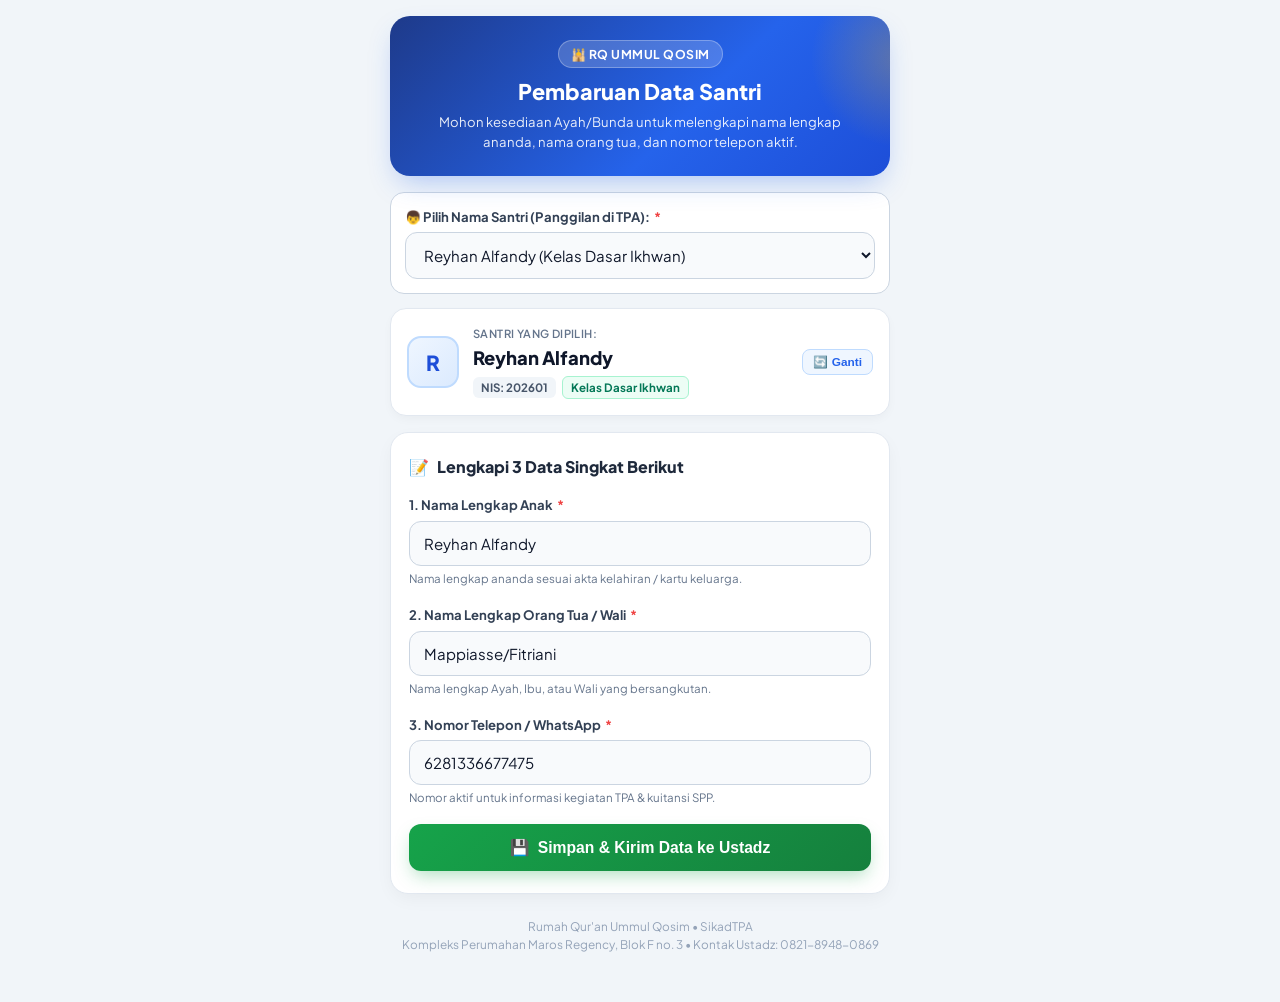
==== commit bd8f05de: "feat: perbarui data santri Reyhan Alfandy dan sinkronisasi cloud spreadsheet" ====
--- a/isi-data.html
+++ b/isi-data.html
@@ -4,10 +4,13 @@
   <meta charset="UTF-8">
   <meta name="viewport" content="width=device-width, initial-scale=1.0">
   <title>Formulir Data Santri & Wali - RQ Ummul Qosim</title>
+  <meta http-equiv="Cache-Control" content="no-cache, no-store, must-revalidate">
+  <meta http-equiv="Pragma" content="no-cache">
+  <meta http-equiv="Expires" content="0">
   <link rel="preconnect" href="https://fonts.googleapis.com">
   <link rel="preconnect" href="https://fonts.gstatic.com" crossorigin>
   <link href="https://fonts.googleapis.com/css2?family=Plus+Jakarta+Sans:wght@400;500;600;700;800&family=Amiri:wght@700&display=swap" rel="stylesheet">
-  <link rel="stylesheet" href="css/style.css">
+  <link rel="stylesheet" href="css/style.css?v=3.7.0">
   <style>
     body {
       background: #f1f5f9;
@@ -407,10 +410,12 @@
     </div>
   </div>
 
+  <!-- Data & Persistence Engine -->
+  <script src="js/data.js?v=3.7.0"></script>
   <script>
     // 36 Santri Resmi RQ Ummul Qosim
     const OFFICIAL_STUDENTS = [
-      { id: 'S-001', nis: '202601', name: 'Reyhan', class: 'Kelas Dasar Ikhwan', parent: '', phone: '', fullName: '' },
+      { id: 'S-001', nis: '202601', name: 'Reyhan Alfandy', class: 'Kelas Dasar Ikhwan', parent: 'Mappiasse/Fitriani', phone: '6281336677475', fullName: 'Reyhan Alfandy' },
       { id: 'S-002', nis: '202602', name: 'Hafizh Regency', class: 'Kelas Dasar Ikhwan', parent: '', phone: '', fullName: '' },
       { id: 'S-003', nis: '202603', name: 'Rafa', class: 'Kelas Dasar Ikhwan', parent: '', phone: '', fullName: '' },
       { id: 'S-004', nis: '202604', name: 'Fahri', class: 'Kelas Dasar Ikhwan', parent: '', phone: '', fullName: '' },
@@ -458,6 +463,13 @@
     // Cek apakah ada data lokal yang lebih update dari LocalStorage apk
     function loadLocalStudentsIfAvailable() {
       try {
+        if (window.db && typeof window.db.getStudents === 'function') {
+          const list = window.db.getStudents();
+          if (Array.isArray(list) && list.length > 0) {
+            studentList = list;
+            return;
+          }
+        }
         const raw = localStorage.getItem('SIKAD_TPA_DATA_V3');
         if (raw) {
           const parsed = JSON.parse(raw);
@@ -504,6 +516,27 @@
       if (params.get('phone') || params.get('hp')) {
         document.getElementById('input-parent-phone').value = params.get('phone') || params.get('hp');
       }
+
+      // Tarik pembaruan langsung dari Spreadsheet online jika terhubung
+      try {
+        const syncUrl = "https://script.google.com/macros/s/AKfycbzTA8y6CTrRE8RgaPx1ZBj6Abl_Urrm_zF5c_6PQUbzw0sws3X9BLEtL6ToJt5cheC9/exec";
+        fetch(`${syncUrl}?action=get_data&_t=${Date.now()}`)
+          .then(res => res.json())
+          .then(json => {
+            if (json && json.status === 'success' && json.data && Array.isArray(json.data.students)) {
+              studentList = json.data.students;
+              populateDropdown();
+              if (currentStudent) {
+                const refreshed = studentList.find(s => s.id === currentStudent.id);
+                if (refreshed) {
+                  currentStudent = refreshed;
+                  renderStudentCard(currentStudent);
+                }
+              }
+            }
+          })
+          .catch(() => {});
+      } catch (e) {}
     }
 
     function populateDropdown() {
@@ -583,24 +616,87 @@
         return;
       }
 
-      // 1. Simpan langsung ke LocalStorage browser jika halaman dibuka di browser yang sama dengan aplikasi
+      // 1. Simpan langsung ke database jika window.db tersedia atau ke LocalStorage
       try {
-        const raw = localStorage.getItem('SIKAD_TPA_DATA_V3');
-        if (raw) {
-          const db = JSON.parse(raw);
-          if (db && Array.isArray(db.students)) {
-            const idx = db.students.findIndex(s => s.id === currentStudent.id);
+        if (window.db && typeof window.db.updateStudent === 'function') {
+          window.db.updateStudent(currentStudent.id, {
+            name: childFullName,
+            fullName: childFullName,
+            nickname: currentStudent.nickname || currentStudent.name,
+            parent: parentName,
+            phone: phoneClean
+          });
+        } else {
+          let raw = localStorage.getItem('SIKAD_TPA_DATA_V3');
+          let dbObj = raw ? JSON.parse(raw) : { students: OFFICIAL_STUDENTS };
+          if (dbObj && Array.isArray(dbObj.students)) {
+            const idx = dbObj.students.findIndex(s => s.id === currentStudent.id);
             if (idx !== -1) {
-              db.students[idx].fullName = childFullName;
-              db.students[idx].parent = parentName;
-              db.students[idx].phone = phoneClean;
-              localStorage.setItem('SIKAD_TPA_DATA_V3', JSON.stringify(db));
+              dbObj.students[idx].nickname = dbObj.students[idx].nickname || dbObj.students[idx].name;
+              dbObj.students[idx].name = childFullName;
+              dbObj.students[idx].fullName = childFullName;
+              dbObj.students[idx].parent = parentName;
+              dbObj.students[idx].phone = phoneClean;
             }
+            localStorage.setItem('SIKAD_TPA_DATA_V3', JSON.stringify(dbObj));
           }
         }
       } catch (err) {
-        console.warn('Gagal simpan langsung ke LocalStorage lokal:', err);
-      }
+        console.warn('Gagal simpan ke database lokal:', err);
+      }
+
+      // Siarkan via BroadcastChannel jika aplikasi utama dibuka di tab lain pada browser yang sama
+      try {
+        if ('BroadcastChannel' in window) {
+          const bc = new BroadcastChannel('sikad_sync_channel');
+          bc.postMessage({
+            type: 'STUDENT_SYNC',
+            studentId: currentStudent.id,
+            name: childFullName,
+            fullName: childFullName,
+            parent: parentName,
+            phone: phoneClean
+          });
+        }
+      } catch (err) {}
+
+      // Kirim pembaruan otomatis ke Spreadsheet di latar belakang jika URL tersedia
+      try {
+        let syncUrl = localStorage.getItem('SIKAD_SHEET_URL') || '';
+        if (!syncUrl && window.db && typeof window.db.getSyncUrl === 'function') {
+          syncUrl = window.db.getSyncUrl();
+        }
+        if (!syncUrl) {
+          const raw = localStorage.getItem('SIKAD_TPA_DATA_V3');
+          if (raw) {
+            try {
+              const db = JSON.parse(raw);
+              if (db && db.tpaInfo && db.tpaInfo.sheetSyncUrl) {
+                syncUrl = db.tpaInfo.sheetSyncUrl;
+              }
+            } catch(e) {}
+          }
+        }
+        if (!syncUrl) {
+          syncUrl = "https://script.google.com/macros/s/AKfycbzTA8y6CTrRE8RgaPx1ZBj6Abl_Urrm_zF5c_6PQUbzw0sws3X9BLEtL6ToJt5cheC9/exec";
+        }
+        if (syncUrl && syncUrl.startsWith('http')) {
+          fetch(syncUrl, {
+            method: 'POST',
+            mode: 'no-cors',
+            headers: { 'Content-Type': 'text/plain;charset=utf-8' },
+            body: JSON.stringify({
+              action: 'update_student_quick',
+              studentId: currentStudent.id,
+              name: childFullName,
+              fullName: childFullName,
+              parent: parentName,
+              phone: phoneClean,
+              timestamp: new Date().toISOString()
+            })
+          }).catch(e => console.warn('Background cloud sync notice:', e));
+        }
+      } catch (err) {}
 
       // 2. Bangun link auto-sync ke aplikasi utama
       let hostUrl = window.location.origin;
--- a/css/style.css
+++ b/css/style.css
@@ -2494,16 +2494,16 @@
    SECURITY PIN LOCK SCREEN GATE
    ------------------------------------------------------------- */
 .pin-gate-overlay {
-  display: none !important;
-  pointer-events: none !important;
+  display: flex;
   position: fixed;
   top: 0;
   left: 0;
   right: 0;
   bottom: 0;
-  background: radial-gradient(circle at 50% 30%, var(--surface-bg) 0%, rgba(15, 23, 42, 0.96) 100%);
-  backdrop-filter: blur(20px);
-  z-index: 99999;
+  background: radial-gradient(circle at 50% 30%, #0f172a 0%, #020617 100%);
+  backdrop-filter: blur(25px);
+  -webkit-backdrop-filter: blur(25px);
+  z-index: 999999;
   align-items: center;
   justify-content: center;
   padding: 20px;
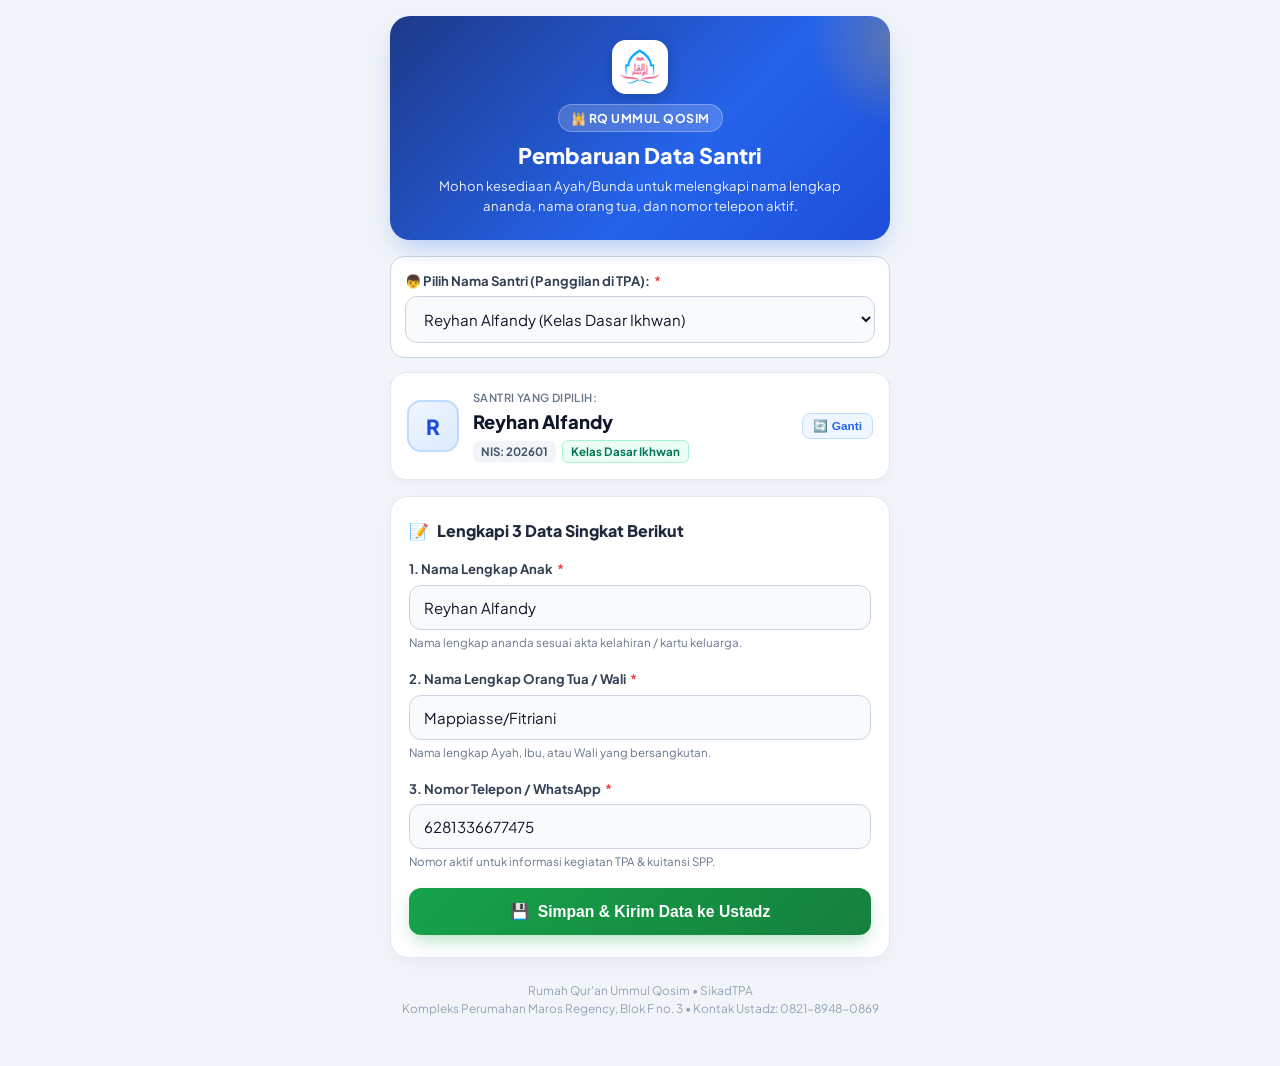
==== commit 2abee409: "feat: pasang logo RQ di header dan kwitansi, perbaiki pencarian spotlight, ganti beasiswa yatim menj" ====
--- a/isi-data.html
+++ b/isi-data.html
@@ -306,6 +306,9 @@
   <div class="portal-container">
     <!-- Header Hero -->
     <div class="portal-hero">
+      <div style="display: flex; justify-content: center; margin-bottom: 10px;">
+        <img src="img/logo-rq.jpg" alt="Logo RQ Ummul Qosim" style="height: 54px; background: #ffffff; padding: 4px; border-radius: 14px; box-shadow: 0 4px 14px rgba(0,0,0,0.18);">
+      </div>
       <div class="hero-badge">🕌 RQ Ummul Qosim</div>
       <h1 class="hero-title">Pembaruan Data Santri</h1>
       <p class="hero-desc">Mohon kesediaan Ayah/Bunda untuk melengkapi nama lengkap ananda, nama orang tua, dan nomor telepon aktif.</p>
--- a/css/style.css
+++ b/css/style.css
@@ -628,6 +628,70 @@
   }
 }
 
+/* Header Spotlight Search Omnibar */
+.header-search-bar {
+  display: flex;
+  align-items: center;
+  gap: 10px;
+  background: var(--slate-100);
+  border: 1px solid var(--border-color);
+  border-radius: 12px;
+  padding: 8px 14px;
+  color: var(--slate-600);
+  font-size: 0.82rem;
+  font-weight: 500;
+  cursor: pointer;
+  transition: all 0.2s ease;
+  flex: 1;
+  max-width: 380px;
+  outline: none;
+}
+.header-search-bar:hover {
+  background: #fff;
+  border-color: var(--primary-500);
+  box-shadow: 0 2px 8px rgba(0, 0, 0, 0.06);
+  color: var(--slate-800);
+}
+.header-search-bar svg {
+  color: var(--slate-400);
+  flex-shrink: 0;
+  pointer-events: none;
+}
+.header-search-bar:hover svg {
+  color: var(--primary-600);
+}
+.header-search-bar .search-placeholder-text {
+  flex: 1;
+  text-align: left;
+  white-space: nowrap;
+  overflow: hidden;
+  text-overflow: ellipsis;
+  pointer-events: none;
+}
+.header-search-bar .search-kbd-shortcut {
+  background: var(--slate-200);
+  color: var(--slate-600);
+  border: 1px solid var(--border-color);
+  border-radius: 6px;
+  padding: 2px 6px;
+  font-size: 0.68rem;
+  font-family: inherit;
+  font-weight: 700;
+  pointer-events: none;
+}
+@media (max-width: 768px) {
+  .header-search-bar .search-placeholder-text {
+    display: none;
+  }
+  .header-search-bar .search-kbd-shortcut {
+    display: none;
+  }
+  .header-search-bar {
+    padding: 8px 10px;
+    max-width: fit-content;
+  }
+}
+
 /* Header Omni Search Bar */
 .header-omni-search {
   display: flex;
@@ -1402,6 +1466,23 @@
 .std-meta {
   flex: 1;
 }
+.std-card-quick-actions {
+  display: flex;
+  gap: 4px;
+  align-items: center;
+  margin-left: auto;
+  flex-shrink: 0;
+}
+.std-card-quick-actions .btn-sm {
+  width: 28px;
+  height: 28px;
+  padding: 0;
+  display: inline-flex;
+  align-items: center;
+  justify-content: center;
+  font-size: 0.85rem;
+  border-radius: 8px;
+}
 .std-name {
   font-size: 0.92rem;
   font-weight: 800;
@@ -1556,6 +1637,7 @@
   color: var(--slate-400);
   width: 16px;
   height: 16px;
+  pointer-events: none;
 }
 
 select.select-app {
@@ -2255,7 +2337,7 @@
   bottom: 0;
   background: rgba(15, 23, 42, 0.65);
   backdrop-filter: blur(12px);
-  z-index: 1000;
+  z-index: 100050;
   align-items: flex-start;
   justify-content: center;
   padding: 80px 20px 20px;
@@ -2533,13 +2615,14 @@
   width: 62px;
   height: 62px;
   border-radius: 20px;
-  background: linear-gradient(135deg, var(--gold-400), var(--gold-600));
+  background: #ffffff;
+  padding: 4px;
   color: var(--slate-900);
   display: flex;
   align-items: center;
   justify-content: center;
   margin: 0 auto 16px;
-  box-shadow: 0 8px 24px rgba(245, 158, 11, 0.35);
+  box-shadow: 0 4px 16px rgba(0, 0, 0, 0.12);
 }
 
 .pin-title {
@@ -2767,8 +2850,9 @@
 .sidebar-logo-img {
   width: 100%;
   height: 100%;
-  object-fit: cover;
-  border-radius: 12px;
+  object-fit: contain;
+  border-radius: 10px;
+  background: #ffffff;
 }
 .pin-logo-img {
   width: 100%;
